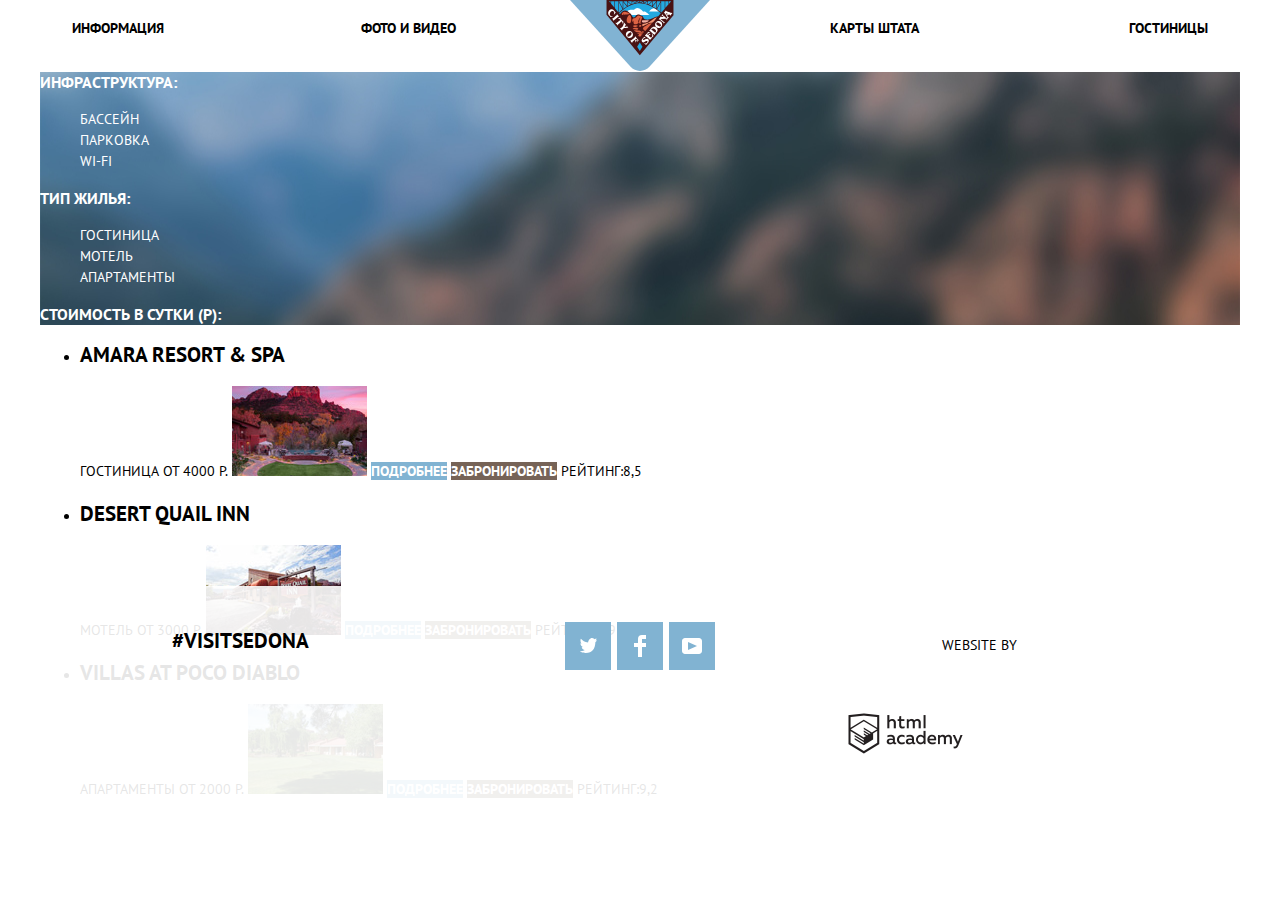
==== inner.html @ 512c2567 "Декоративные элементы личного проекта" ====
<!DOCTYPE html>
<html lang="ru">
  <head>
    <meta charset="utf-8">
    <title>HTML Academy: Седона</title>
    <link href="https://fonts.googleapis.com/css?family=PT+Sans:400,700&display=swap&subset=cyrillic" rel="stylesheet">
    <link href="css/normalize.css" rel="stylesheet">
    <link href="css/style.css" rel="stylesheet">
  </head>
  <body>
  	<header class="main-header">
  		<nav class="main-navigation">
  			<a class="main-header-logo" href="index.html">
  				<img src="img/logo.svg" width="140" height="72" alt="Логотип города Седона">
            </a>
            <ul class="site-navigation">
                <li><a href="info.html">Информация</a></li>
                <li><a href="photos.html">Фото и видео</a></li>
                <li><a href="map.html">Карты штата</a></li>
                <li><a href="inner.html">Гостиницы</a></li>
            </ul>    
        </nav>
    </header>
    <main class="container">
    	<section class="criterions">
            <h3>Инфраструктура:</h3>
                <ul class="infrastructure">
                    <li>Бассейн</li>
                    <li>Парковка</li>
                    <li>Wi-Fi</li>
                </ul>
            <h3>Тип жилья:</h3>
                <ul class="housing">
                    <li>Гостиница</li>
                    <li>Мотель</li>
                    <li>Апартаменты</li>
                </ul>
            <h3>Стоимость в сутки (Р):</h3>
     		    <!-- Здесь будет форма -->
     	    </ul>
        </section>
        <!--Второй вариант секции"Критерии"
            <section class="criterions">
            <ul class="criterions">
                <li>Инфраструктура:
                    <ul class="infrastructure">
                        <li>Бассейн</li>
                        <li>Парковка</li>
                        <li>Wi-Fi</li>
                    </ul>
                    </li>
                <li>Тип жилья:
                    <ul class="housing">
                        <li>Гостиница</li>
                        <li>Мотель</li>
                        <li>Апартаменты</li>
                    </ul>
                </li>
                <li>Стоимость в сутки (Р):</li>
        
     	        Здесь будет форма
        </section>-->
        <!--Третий вариант секции "Критериии"
     	<section class="criterions">
     		<div class="infrastructure">
     		    <h3>Инфраструктура:</h3>
     			<p>Бассейн</p>
     			<p>Парковка</p>
     			<p>Wi-Fi</p>
     		</div>
     		<div class="housing">
     		    <h3>Тип жилья:</h3>
     			<p>Гостиница</p>
     			<p>Мотель</p>
     			<p>Апартаменты<p>
     		</div>
     		<div class="cost">
     		    <h3>Стоимость в сутки (Р):</h3>
     		    Здесь будет форма 
     		</div>
        </section>-->
        <section class="variants">
        	<ul class="variants-hotels">
        		<li class="variant-hotel">
        			<h2><a href="#" class="name">Amara Resort & Spa</a></h2>
     			    <span>Гостиница</span>
     		        <span>от 4000 Р.</span>
     		        <img src="img/amara.jpg" width="135" height="90" alt="Фото гостиницы Amara Resort & Spa">
     		        <a href="#" class="button-detail">Подробнее</a>
     		        <a class="button-booking" href="#">Забронировать</a>
     		        <span>Рейтинг:8,5</span>
     	        </li>
     	        <li class="variant-hotel">
     		        <h2><a href="#" class="name">Desert Quail Inn</a></h2>
     		        <span>Мотель</span>
     		        <span>от 3000 Р.</span>
     		        <img src="img/desert.jpg" width="135" height="90" alt="Фото мотеля Desert Quail Inn">
     		        <a href="#" class="button-detail">Подробнее</a>
     		        <a class="button-booking" href="#">Забронировать</a>
     		        <span>Рейтинг:8,9</span>
     	        </li>
     	        <li class="variant-hotel">
     		        <h2><a href="#" class="name">Villas at Poco Diablo</a></h2>
     		        <span>Апартаменты</span>
     		        <span>от 2000 Р.</span>
     		        <img src="img/villas.jpg" width="135" height="90" alt="Фото апартаментов Villas at Poco Diablo">
     		        <a href="#" class="button-detail">Подробнее</a>
     		        <a class="button-booking" href="#">Забронировать</a>
     		        <span>Рейтинг:9,2</span>
     	        </li>
            </ul>
        </section>
    </main>
    <footer class="main-footer">
        <p class="visit">
            <a href="#">#visitsedona</a>
        </p>
      <div class="footer-social">
        <ul>
            <li><a class="social-button" href="#">
          <span class="visually-hidden">Твиттер</span>
          <svg xmlns="http://www.w3.org/2000/svg" xmlns:xlink="http://www.w3.org/1999/xlink" width="17" height="15">
            <path fill="#FFF" d="M10.95.144c1.685-.496 2.984.27 3.577 1.179.673-.231 1.331-.481 2.011-.708a2.345 2.345 0 0 1-.857 1.768c.685.17 1.304-.491 1.304-.491-.169 1-1.006 1.788-1.563 2.024-.231 6.75-3.175 11.217-10.077 11.082h-.446c-.41 0-4.164-.46-4.898-1.887 2.271.196 3.893-.422 4.693-1.177-.96-.3-2.679-.477-2.979-2.95.349.106.564.228 1.19.119C1.705 8.247.374 7.53.448 5.33c.285.328 1.067.536 1.34.472C1.085 5.561-.182 2.442.894.85c1.818 1.854 3.735 3.606 7.152 3.773C8.254 2.33 9.183.793 10.95.144z">
            </path>
          </svg>
        </a></li>
        <li><a class="social-button" href="#">
          <span class="visually-hidden">Фейсбук</span>
          <svg xmlns="http://www.w3.org/2000/svg" width="12" height="22">
            <path fill="#FFF" d="M12 4V0H8a4 4 0 0 0-4 4v4H0v4h4v10h4V12h4V8H8V4h4z">
            </path>
          </svg>
        </a></li>
            <li><a class="social-button" href="#">
          <span class="visually-hidden">Ютуб</span>
          <svg xmlns="http://www.w3.org/2000/svg" xmlns:xlink="http://www.w3.org/1999/xlink" width="20" height="16" viewBox="0 0 20 16">
            <path fill="#FFF" d="M17 0H3C1.35 0 0 1.35 0 3v10c0 1.65 1.35 3 3 3h14c1.65 0 3-1.35 3-3V3c0-1.65-1.35-3-3-3zM6.027 11.998V4.002L15.014 8l-8.987 3.998z"/>
          </svg>
        </a></li>
        </ul>
      </div>
        <p class="footer-copyright">
        <b>Website by</b>
            <a class="button" href="https://htmlacademy.ru/intensive/htmlcss">
                <img src="img/logo-htmla.png" width="115" height="41" alt="Логотип HTML Academy">
            </a>
        </p>
    </footer>
  </body>
</html>
---- css/style.css ----
body {
  position: relative;
  margin: 0;
  padding: 0;

  font-family: "PT Sans", Arial, sans-serif;
  font-size: 14px;
  line-height: 26px;
  font-weight: 700;
  color: #000000;
  text-transform: uppercase;
  background-color: #ffffff;
}

a {
  text-decoration: none;
}

img {
  max-width: 100%;
  height: auto;
}

.visually-hidden:not(:focus):not(:active),
input[type="checkbox"].visually-hidden,
input[type="radio"].visually-hidden {
  position: absolute;

  width: 1px;
  height: 1px;
  margin: -1px;
  border: 0;
  padding: 0;

  white-space: nowrap;

  clip-path: inset(100%);
  clip: rect(0 0 0 0);
  overflow: hidden;
}

button {
  font: inherit;
  text-align: center;
  vertical-align: middle;
  text-transform: uppercase;
  border: none;
}

.container {
  width: 1200px;
  margin: 0 auto;
}

.site-navigation {
  list-style: none;
  display: flex;
  margin: 0;
  padding: 0;
  color: #000000;
  background-color: #ffffff;
}

.container {
  position: relative;
}

.main-header-logo {
  position: absolute;
  left: 50%;
  margin-left: -70px;
  z-index: 1;
}

.site-navigation li {
  width: 25%;
  text-align: center;
  padding-top: 15px; 
  padding-bottom: 15px;
  margin: 0;
}

.site-navigation li:nth-child(1) {
  text-align: left;
  padding-left: 72px;
}

.site-navigation li:nth-child(2) {
  text-align: left;
  padding-left: 10px;
}

.site-navigation li:nth-child(3) {
  text-align: right;
  padding-right: 10px;
}

.site-navigation li:nth-child(4) {
  text-align: right;
  padding-right: 72px;
}

.site-navigation a {
  color: #000000;
}

.site-navigation a:hover {
  color: #81b3d2;
}

.site-navigation a:focus {
  color: rgba(0,0,0,0.3);
}

site-navigation a:active {
  color: #766357;
}

.welcome {
  min-height: 528px;
  background-color: #e1e3b0;
  background-image: url("../img/polygon.png"), url("../img/background-photo.jpg");
  background-position: -1px 470px, center top;
  background-repeat: no-repeat, no-repeat;
}

.welcome img {
  display: block;
  margin: 0 auto;
  padding-top: 76px;
}

.info {
  text-align: center;
  width: 1200px;
  padding-top: 35px;
  padding-bottom: 60px;
}

.info h2 {
 font-size: 21px;
 margin: 0;
 margin-bottom: 25px; 
}

.info p {
  font-weight: 400;
  margin: 0;
}

.real-town h2,
.advices h2,
.reason-bridge h2,
.features h2 {
  font-size: 21px;
  line-height: 21px;
  text-align: center;
  padding: 0; 
  margin: 0;
  margin-bottom: 21px;
}

.real-town p,
.advices p,
.reason-bridge p,
.features p {
  line-height: 21px;
  font-weight: 400;
  text-align: center;
  padding: 0; 
  margin: 0;
  margin-bottom: 21px;
}

.real-town {
  display: flex;
  width: 1200px;
  background-color: #81b3d2;
 
}

.town-life {
  width: 400px;
  color: #ffffff;
  padding-top: 44px;
  padding-bottom: 44px;
}

.image-town img {
  height: 100%;
}

.advices {
  display: flex;
  width: 1200px;
}

.advice-item {
  width: 400px;
  padding-bottom: 66px;
}

.advice-item h2 {
  position: relative; 
  padding-top: 158px; 
}

.advice-item h2::before {
  content: "";
  position: absolute;
  right: 0;
  left: 0; 
  margin: auto;
}
.advice-item:first-child h2::before {
  width: 75px;
  height: 72px;
  top: 60px;
  background: url("../img/icon-1.svg") no-repeat 0 0;
}

.advice-item:nth-child(2) h2::before {
  width: 74px;
  height: 70px;
  top: 60px;
  background: url("../img/icon-2.svg") no-repeat 0 0;
}

.advice-item:last-child h2::before {
  width: 64px;
  height: 76px;
  top: 56px; 
  background: url("../img/icon-3.svg") no-repeat 0 0;
}

.reason-bridge {
  width: 1200px;
  display: flex;
  background-color: #81b3d2;
}

.bridge {
  width: 400px;
  color: #ffffff;
  padding-top: 44px;
  padding-bottom: 44px;
}

.image-bridge img {
  height: 100%;
}

.features {
  display: flex;
  width: 1200px;
}

.feature-item {
  width: 400px;
  background-color: #eeeeee;
  padding-top: 44px;
  padding-bottom: 44px;
}

.hotels-link {
  text-align: center;
  font-size: 21px;
  color: #ffffff;
  background-color: #766357;
}

.hotels-link:hover {
  background-color: #604e43;
}

.hotels-link:focus {
  color: rgba(255,255,255,0.3);
  background-color: #503e33;
}

.hotels {
  position: relative;
  text-align: center;
  padding-top: 44px;
}

.hotels h2 {
  font-size: 30px;
  line-height: 36px;
  padding: 0;
  margin:  0;
  margin-bottom: 24px;
}

.hotels p {
  line-height: 24px;
  font-weight: 400;
  margin-bottom: 53px;
}

.hotels-link {
  display: block;
  width: 568px;
  text-align: center;
  font-size: 21px;
  color: #ffffff;
  background-color: #766357;
  padding-top: 26px; 
  padding-bottom: 33px;
  margin: 0 auto;
  box-sizing: border-box;
}

.hotels-link  a:hover {
  background-color: #604e43;
}

.hotels-link a:focus {
  color: rgba(255,255,255,0.3);
  background-color: #503e33;
}


.hotels-form {
  position: absolute;
  width: 568px;
  height: 395px;
  right: 0;
  left: 0;
  margin: auto;
  font: inherit;
  background-color: #ffffff;
  padding: 55px;
  box-sizing: border-box;
}

.hotels p {
  margin: 0;
  margin-bottom: 30px;
}

.hotel-date {
  position: relative;
  width: 458px;
  padding: 0;
  margin: 0;
  margin-bottom: 30px; 
}

.hotel-date input {
  width: 346px;
  padding-top: 9px;
  padding-bottom: 8px; 
  padding-left: 12px;
  margin-left: 21px; 
  box-sizing: border-box;
  font: inherit;
  background-color: #f2f2f2;
  border: none;
}

.calendar {
  position: absolute;
  top: 9px;
  right: 8px;
  bottom: 8px;
}

.calendar:hover {
  background: url("../img/calendar-2.svg") no-repeat 0 0;
}

.calendar:focus {
  background: url("../img/calendar-3.svg") no-repeat 0 0;
}

.date {
  background-color:	#f2f2f2;
}

.date:hover {
  background-color: #ebebeb;
}

.date:focus {
  border: 2px solid #e5e5e5;
}

.hotel {
  display: flex;
  justify-content: space-between;
  margin: 0;
  padding: 0;
}

.hotel label {
  display: flex;
  line-height: middle;
}

.hotel .adults {
  margin-left:  41px;
}

.hotel .children {
  margin-left:  27px;
}

.hotel button {
  display: block;
  width: 38px;
  height: 38px;
  color: #cacaca;
  background-color: #f2f2f2;
  padding: 0;
  margin: 0;
  text-align: center;
}

.hotel button:hover {
  color: #000000;
}

.hotel button:focus {
	color: #81b3d2;
}

.hotel input {
  display: block;
  box-sizing: border-box;
  font: inherit;
  background-color: #f2f2f2;
  border: none;
  width: 38px;
  height: 38px;
  padding: 0;
  margin: 0;
  text-align: center;
}

.button-search {
  display: block;
  width: 458px;
  text-align: center;
  font-size: 21px;
  color: #ffffff;
  background-color: #81b3d2;
  padding-top: 17px; 
  padding-bottom: 22px;
  margin: 0;
  margin-top: 54px;
  box-sizing: border-box;
}

.button-search:hover {
  background-color: #669ec0;
}

.button-search:focus {
  color: rgba(255,255,255,0.3);
  background-color: #5496bd;
}

.map {
  height: 100%;
  padding: 0;
  margin: 0;
}

.main-footer {
  position: absolute;
  width: 1200px;
  display: flex;
  background-color: rgba(255,255,255,0.9);
  left: 0;
  right: 0;
  margin: auto;
  bottom: 0;
}

.visit {
  width: 400px;
  padding: 0;
  margin: 0;
}

.visit a {
  display: block;
  font-size: 21px;
  color: #000000;	
  padding: 0;
  padding-top: 42px;
  padding-bottom: 53px;
  margin: 0 auto;
  text-align: center;
}

.footer-social {
  width: 400px;
}

.footer-social ul {
  display: flex;
  flex-wrap: wrap;
  justify-content: space-between;
  width: 150px;
  padding: 0;
  padding-top: 36px;
  padding-bottom: 36px;
  margin: 0 auto;
  list-style: none;
}

.social-button {
  display: flex;
  align-items: center;
  justify-content: center;
  width: 46px;
  height: 48px;
  color: #ffffff;
  background-color: #81b3d2;
}

.social-button:hover {
  background-color: #669ec0;
}

.social-button:focus {
  color: rgba(255,255,255,0.3);
  background-color: #5496bd;
}

.footer-copyright {
  width: 400px;
  padding: 0;
  margin: 0;  
}

.footer-copyright b {
  display: block;
  float: left;
  font-weight: 400;
  padding: 0;
  margin: 46px 8px 55px 102px;
}

.footer-copyright .button {
  display: block;
  padding: 0;
  margin: 39px 101px 40px 8px;
}

.footer-copyright .button:hover {
  background: url("../img/logo-htmla-2.svg") no-repeat 0 0;
}

.footer-copyright .button:focus {
  background: url("../img/logo-htmla-3.svg") no-repeat 0 0;
}

.variants {
  list-style: none;
}

.variant-hotel .name {
  font-size: 21px;
  color: #000000;
}

.variant-hotel .name:hover {
  color: #81b3d2;
}

.variant-hotel .name:focus {
  color: rgba(0,0,0,0.3);
}

.button-detail {
  text-align: center;
  color: #ffffff;
  background-color: #81b3d2;
}

.button-detail:hover {
  background-color: #669ec0;
}

.button-detail:focus {
  color: rgba(255,255,255,0.3);
  background-color: #5496bd;
}

.button-booking {
  text-align: center;
  color: #ffffff;
  background-color: #766357;
}

.button-booking:hover {
  background-color: #604e43;
}

.button-booking:focus {
  color: rgba(255,255,255,0.3);
  background-color: #503e33;
}

.variant-hotel span {
  font-weight: 400;
}

.criterions {
  line-height: 21px;
  color: #ffffff;
  background-color: #81b3d2;
  background-image: url("../img/filter-background.jpg");
  background-position: center;
  background-repeat: no-repeat;
}

.criterions h3 {
  font-size: 16px;
}


.criterions li {
  font-weight: 400;
}

.criterions ul {
  list-style: none;
}
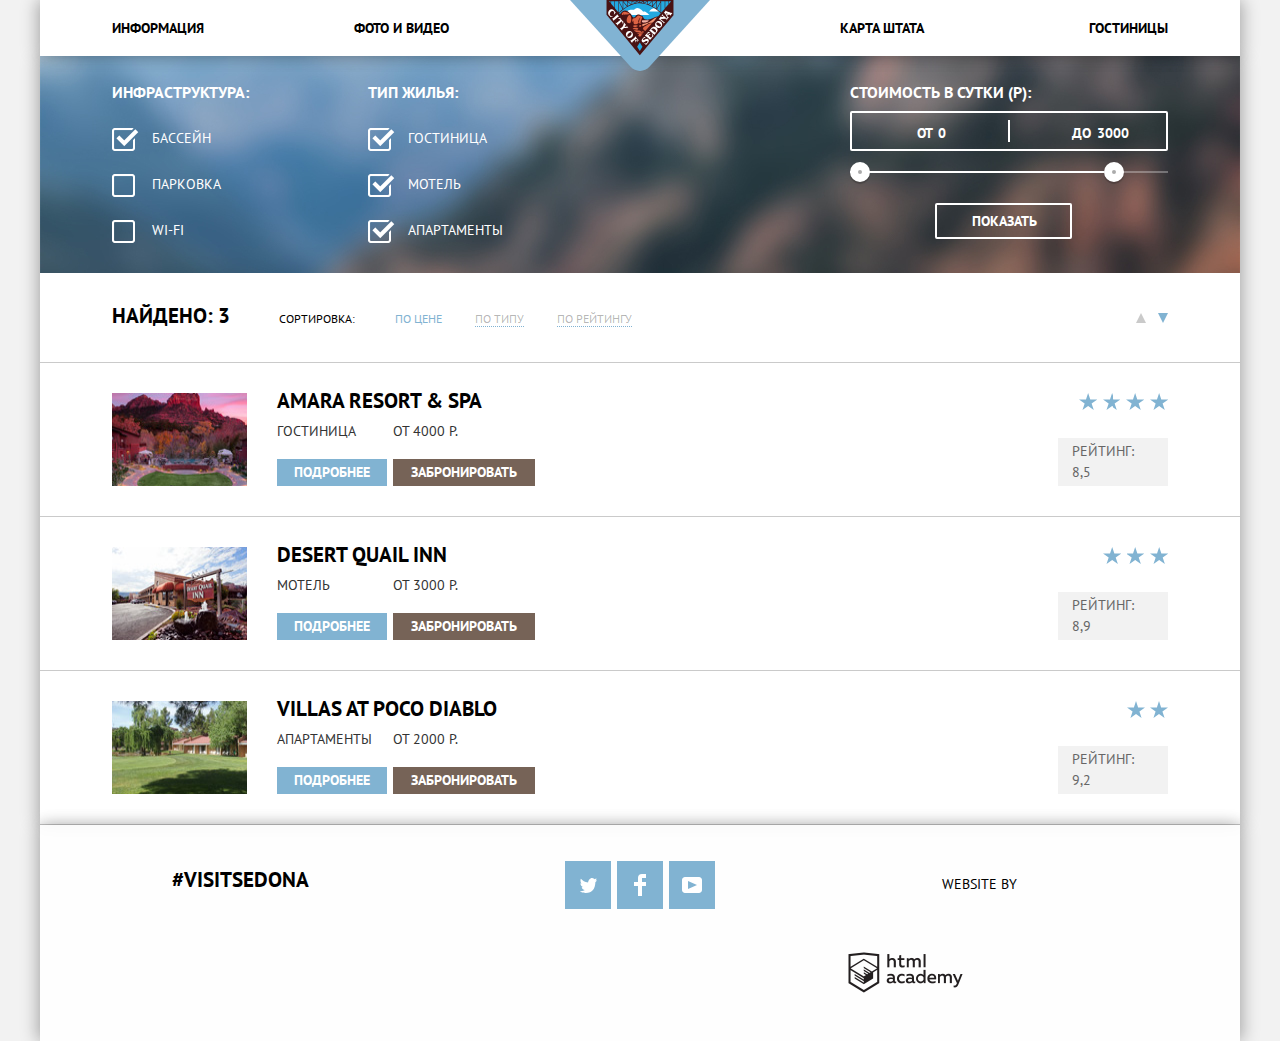
==== commit e45431ad: "Основное задание: завершаем вёрстку личного проекта." ====
--- a/inner.html
+++ b/inner.html
@@ -9,109 +9,133 @@
   </head>
   <body>
   	<header class="main-header">
-  		<nav class="main-navigation">
-  			<a class="main-header-logo" href="index.html">
-  				<img src="img/logo.svg" width="140" height="72" alt="Логотип города Седона">
+        <div class="container">
+  		    <nav class="main-navigation">
+  			    <a class="main-header-logo" href="index.html">
+  				    <img src="img/logo.svg" width="140" height="72" alt="Логотип города Седона">
             </a>
             <ul class="site-navigation">
                 <li><a href="info.html">Информация</a></li>
                 <li><a href="photos.html">Фото и видео</a></li>
-                <li><a href="map.html">Карты штата</a></li>
+                <li><a href="map.html">Карта штата</a></li>
                 <li><a href="inner.html">Гостиницы</a></li>
             </ul>    
         </nav>
+      </div>
     </header>
     <main class="container">
-    	<section class="criterions">
-            <h3>Инфраструктура:</h3>
-                <ul class="infrastructure">
-                    <li>Бассейн</li>
-                    <li>Парковка</li>
-                    <li>Wi-Fi</li>
+    	<section class="filters">
+        <h2 class="visually-hidden">Фильтр гостиниц</h2>
+        <form class="filter" action="https://echo.htmlacademy.ru" method="get">
+            <fieldset class="infrastructure">
+              <legend class="filter-infrastructure">Инфраструктура:</legend>
+              <ul>
+                <li class="filter-option">
+                  <input class="visually-hidden filter-input filter-input-checkbox" type="checkbox" name="pool" id="filter-pool" checked>
+                  <label for="filter-pool">Бассейн</label>
+                </li>
+                <li class="filter-option">
+                  <input class="visually-hidden filter-input filter-input-checkbox" type="checkbox" name="parking" id="filter-pool">
+                  <label for="filter-parking">Парковка</label>
+                </li>
+                <li class="filter-option">
+                  <input class="visually-hidden filter-input filter-input-checkbox" type="checkbox" name="wi-fi" id="filter-wi-fi">
+                  <label for="filter-wi-fi">Wi-Fi</label>
+                </li>
+              </ul>
+            </fieldset>
+            <fieldset class="housing">
+              <legend class="filter-housing">Тип жилья:</legend>
+              <ul>
+                <li class="filter-option">
+                  <input class="visually-hidden filter-input-checkbox" type="checkbox" name="hotel" id="filter-hotel" checked>
+                  <label for="filter-hotel">Гостиница</label>
+                </li>
+                <li class="filter-option">
+                  <input class="visually-hidden filter-input-checkbox" type="checkbox" name="motel" id="filter-motel" checked>
+                  <label for="filter-motel">Мотель</label>
+                </li>
+                <li class="filter-option">
+                  <input class="visually-hidden filter-input-checkbox" type="checkbox" name="apartments" id="filter-apartments" checked>
+                  <label for="filter-apartments">Апартаменты</label>
+                </li>
+              </ul>
+            </fieldset>
+            <fieldset class="filter-range">
+                <legend class="filter-range-title">Стоимость в сутки (р):</legend>
+                <div class="price-controls">
+                  <label class="min-price">от <input type="text" name="min-price" value="0"></label>
+                  <label class="max-price">до <input type="text" name="max-price" value="3000"></label>
+                </div>
+                <div class="range-controls">
+                  <div class="scale">
+                    <div class="bar"></div>
+                  </div>
+                  <div class="range-toggle range-toggle-min"></div>
+                  <div class="range-toggle range-toggle-max"></div>
+                </div>
+                <button class="button-transparent" type="submit">Показать</button>
+            </fieldset>
+        </section>
+        <section class="sorting">
+            <h2>Найдено: 3</h2>
+            <h3>Сортировка:</h3>
+                <ul>
+                    <li><a href="#" class="active">По цене</a></li>
+                    <li><a href="#">По типу</a></li>
+                    <li><a href="#">По рейтингу</a></li>
                 </ul>
-            <h3>Тип жилья:</h3>
-                <ul class="housing">
-                    <li>Гостиница</li>
-                    <li>Мотель</li>
-                    <li>Апартаменты</li>
-                </ul>
-            <h3>Стоимость в сутки (Р):</h3>
-     		    <!-- Здесь будет форма -->
-     	    </ul>
+            <span class="up"></span>
+            <span class="down"></span>
         </section>
-        <!--Второй вариант секции"Критерии"
-            <section class="criterions">
-            <ul class="criterions">
-                <li>Инфраструктура:
-                    <ul class="infrastructure">
-                        <li>Бассейн</li>
-                        <li>Парковка</li>
-                        <li>Wi-Fi</li>
-                    </ul>
-                    </li>
-                <li>Тип жилья:
-                    <ul class="housing">
-                        <li>Гостиница</li>
-                        <li>Мотель</li>
-                        <li>Апартаменты</li>
-                    </ul>
-                </li>
-                <li>Стоимость в сутки (Р):</li>
-        
-     	        Здесь будет форма
-        </section>-->
-        <!--Третий вариант секции "Критериии"
-     	<section class="criterions">
-     		<div class="infrastructure">
-     		    <h3>Инфраструктура:</h3>
-     			<p>Бассейн</p>
-     			<p>Парковка</p>
-     			<p>Wi-Fi</p>
-     		</div>
-     		<div class="housing">
-     		    <h3>Тип жилья:</h3>
-     			<p>Гостиница</p>
-     			<p>Мотель</p>
-     			<p>Апартаменты<p>
-     		</div>
-     		<div class="cost">
-     		    <h3>Стоимость в сутки (Р):</h3>
-     		    Здесь будет форма 
-     		</div>
-        </section>-->
         <section class="variants">
         	<ul class="variants-hotels">
         		<li class="variant-hotel">
-        			<h2><a href="#" class="name">Amara Resort & Spa</a></h2>
-     			    <span>Гостиница</span>
-     		        <span>от 4000 Р.</span>
-     		        <img src="img/amara.jpg" width="135" height="90" alt="Фото гостиницы Amara Resort & Spa">
+              <img src="img/amara.jpg" width="135" height="90" alt="Фото гостиницы Amara Resort & Spa">
+        			<div class="description">
+                <h2><a href="#" class="name">Amara Resort & Spa</a></h2>
+     			      <span>Гостиница</span>
+                <span class="price">от 4000 Р.</span>
+     		        <a href="#" class="button-detail">Подробнее</a>
+     		        <a href="#" class="button-booking">Забронировать</a>
+              </div>
+     		      <div class="rating">
+                <span class="four-stars stars"></span>
+                <span class="rating-number">Рейтинг: 8,5</span>
+              </div>
+     	      </li>
+     	      <li class="variant-hotel">
+              <img src="img/desert.jpg" width="135" height="90" alt="Фото мотеля Desert Quail Inn">
+              <div class="description">
+     		        <h2><a href="#" class="name">Desert Quail Inn</a></h2>
+     		        <span>Мотель</span>
+                <span class="price">от 3000 Р.</span>
      		        <a href="#" class="button-detail">Подробнее</a>
      		        <a class="button-booking" href="#">Забронировать</a>
-     		        <span>Рейтинг:8,5</span>
-     	        </li>
-     	        <li class="variant-hotel">
-     		        <h2><a href="#" class="name">Desert Quail Inn</a></h2>
-     		        <span>Мотель</span>
-     		        <span>от 3000 Р.</span>
-     		        <img src="img/desert.jpg" width="135" height="90" alt="Фото мотеля Desert Quail Inn">
+              </div>
+              <div class="rating">
+                <span class="three-stars stars"></span>
+     		        <span class="rating-number">Рейтинг: 8,9</span>
+              </div>
+     	      </li>
+     	      <li class="variant-hotel">
+              <img src="img/villas.jpg" width="135" height="90" alt="Фото апартаментов Villas at Poco Diablo">
+              <div class="description">
+     		        <h2><a href="#" class="name">Villas at Poco Diablo</a></h2>
+     		        <span>Апартаменты</span>
+     		        <span class="price">от 2000 Р.</span> 
      		        <a href="#" class="button-detail">Подробнее</a>
      		        <a class="button-booking" href="#">Забронировать</a>
-     		        <span>Рейтинг:8,9</span>
-     	        </li>
-     	        <li class="variant-hotel">
-     		        <h2><a href="#" class="name">Villas at Poco Diablo</a></h2>
-     		        <span>Апартаменты</span>
-     		        <span>от 2000 Р.</span>
-     		        <img src="img/villas.jpg" width="135" height="90" alt="Фото апартаментов Villas at Poco Diablo">
-     		        <a href="#" class="button-detail">Подробнее</a>
-     		        <a class="button-booking" href="#">Забронировать</a>
-     		        <span>Рейтинг:9,2</span>
-     	        </li>
-            </ul>
+              </div>
+              <div class="rating">
+                <span class="two-stars stars"></span>
+                <span class="rating-number">Рейтинг: 9,2</span>
+              </div>
+     	      </li>
+          </ul>
         </section>
     </main>
-    <footer class="main-footer">
+    <footer class="main-footer-inner container">
         <p class="visit">
             <a href="#">#visitsedona</a>
         </p>
@@ -142,7 +166,7 @@
         <p class="footer-copyright">
         <b>Website by</b>
             <a class="button" href="https://htmlacademy.ru/intensive/htmlcss">
-                <img src="img/logo-htmla.png" width="115" height="41" alt="Логотип HTML Academy">
+                <img src="img/logo-htmla.png" width="115" height="41" alt="Логотип HTML Academy" class="logo-htmla">
             </a>
         </p>
     </footer>
--- a/css/style.css
+++ b/css/style.css
@@ -9,7 +9,7 @@
   font-weight: 700;
   color: #000000;
   text-transform: uppercase;
-  background-color: #ffffff;
+  background-color: #f2f2f2;
 }
 
 a {
@@ -22,8 +22,7 @@
 }
 
 .visually-hidden:not(:focus):not(:active),
-input[type="checkbox"].visually-hidden,
-input[type="radio"].visually-hidden {
+input[type="checkbox"].visually-hidden {
   position: absolute;
 
   width: 1px;
@@ -50,6 +49,8 @@
 .container {
   width: 1200px;
   margin: 0 auto;
+  background-color: #ffffff;
+  box-shadow: 5px 0 15px rgba(0,0,0,0.2), -5px 0 15px rgba(0,0,0,0.2);
 }
 
 .site-navigation {
@@ -61,7 +62,7 @@
   background-color: #ffffff;
 }
 
-.container {
+.main-header .container {
   position: relative;
 }
 
@@ -77,7 +78,9 @@
   text-align: center;
   padding-top: 15px; 
   padding-bottom: 15px;
-  margin: 0;
+  /*vertical-align: middle;*/
+  margin: 0;
+  box-sizing: border-box;
 }
 
 .site-navigation li:nth-child(1) {
@@ -87,12 +90,12 @@
 
 .site-navigation li:nth-child(2) {
   text-align: left;
-  padding-left: 10px;
+  padding-left: 14px;
 }
 
 .site-navigation li:nth-child(3) {
   text-align: right;
-  padding-right: 10px;
+  padding-right: 16px;
 }
 
 .site-navigation li:nth-child(4) {
@@ -112,15 +115,15 @@
   color: rgba(0,0,0,0.3);
 }
 
-site-navigation a:active {
+.site-navigation a:active {
   color: #766357;
 }
 
 .welcome {
-  min-height: 528px;
+  min-height: 508px;
   background-color: #e1e3b0;
   background-image: url("../img/polygon.png"), url("../img/background-photo.jpg");
-  background-position: -1px 470px, center top;
+  background-position: -1px 450px, center top;
   background-repeat: no-repeat, no-repeat;
 }
 
@@ -133,14 +136,14 @@
 .info {
   text-align: center;
   width: 1200px;
-  padding-top: 35px;
-  padding-bottom: 60px;
+  padding-top: 60px;
+  padding-bottom: 52px;
 }
 
 .info h2 {
  font-size: 21px;
  margin: 0;
- margin-bottom: 25px; 
+ margin-bottom: 27px; 
 }
 
 .info p {
@@ -157,7 +160,7 @@
   text-align: center;
   padding: 0; 
   margin: 0;
-  margin-bottom: 21px;
+  margin-bottom: 25px;
 }
 
 .real-town p,
@@ -182,12 +185,12 @@
 .town-life {
   width: 400px;
   color: #ffffff;
-  padding-top: 44px;
+  padding-top: 46px;
   padding-bottom: 44px;
 }
 
 .image-town img {
-  height: 100%;
+  /*height: 100%;*/
 }
 
 .advices {
@@ -217,7 +220,7 @@
   height: 72px;
   top: 60px;
   background: url("../img/icon-1.svg") no-repeat 0 0;
-}
+} 
 
 .advice-item:nth-child(2) h2::before {
   width: 74px;
@@ -262,23 +265,7 @@
   padding-bottom: 44px;
 }
 
-.hotels-link {
-  text-align: center;
-  font-size: 21px;
-  color: #ffffff;
-  background-color: #766357;
-}
-
-.hotels-link:hover {
-  background-color: #604e43;
-}
-
-.hotels-link:focus {
-  color: rgba(255,255,255,0.3);
-  background-color: #503e33;
-}
-
-.hotels {
+main .hotels {
   position: relative;
   text-align: center;
   padding-top: 44px;
@@ -298,7 +285,7 @@
   margin-bottom: 53px;
 }
 
-.hotels-link {
+.hotels .hotels-link {
   display: block;
   width: 568px;
   text-align: center;
@@ -311,17 +298,18 @@
   box-sizing: border-box;
 }
 
-.hotels-link  a:hover {
+.hotels .hotels-link:hover {
   background-color: #604e43;
 }
 
-.hotels-link a:focus {
+.hotels .hotels-link:focus {
   color: rgba(255,255,255,0.3);
   background-color: #503e33;
 }
 
-
-.hotels-form {
+.hotels .hotels-form {
+  display: flex;
+  flex-wrap: wrap;
   position: absolute;
   width: 568px;
   height: 395px;
@@ -334,68 +322,75 @@
   box-sizing: border-box;
 }
 
-.hotels p {
-  margin: 0;
-  margin-bottom: 30px;
-}
-
-.hotel-date {
+.hotels-form .hotel-date {
   position: relative;
+  display: flex;
+  align-items: center;
+  justify-content: space-between; 
   width: 458px;
   padding: 0;
   margin: 0;
   margin-bottom: 30px; 
 }
 
-.hotel-date input {
+.hotel-date label {
+  display: block;
+}
+
+.hotel-date input[type="text"] {
   width: 346px;
-  padding-top: 9px;
-  padding-bottom: 8px; 
-  padding-left: 12px;
   margin-left: 21px; 
+  padding: 9px 22px 8px 14px;
+  margin: 0;
   box-sizing: border-box;
   font: inherit;
+  color: #000000;
+  text-transform: uppercase;
   background-color: #f2f2f2;
   border: none;
 }
-
-.calendar {
+  
+.hotel-date input:hover {
+  background-color: #ebebeb;
+}
+
+.hotel-date input:focus {
+  background-color: #ffffff;
+  border: 2px solid #e5e5e5;
+}
+
+.hotel-date .calendar {
+  display: block;
   position: absolute;
   top: 9px;
   right: 8px;
   bottom: 8px;
-}
-
-.calendar:hover {
-  background: url("../img/calendar-2.svg") no-repeat 0 0;
-}
-
-.calendar:focus {
-  background: url("../img/calendar-3.svg") no-repeat 0 0;
-}
-
-.date {
-  background-color:	#f2f2f2;
-}
-
-.date:hover {
-  background-color: #ebebeb;
-}
-
-.date:focus {
-  border: 2px solid #e5e5e5;
-}
-
-.hotel {
+
+  width: 21px;
+  height: 22px;
+
+  background-image: url("../img/calendar.png");
+}
+
+.hotel-date .calendar:hover {
+  background-image: url("../img/calendar-2.png");
+}
+
+.hotel-date .calendar:focus {
+  background-image: url("../img/calendar-3.png");
+}
+
+.hotels-form .hotel {
   display: flex;
   justify-content: space-between;
+  width: 100%;
   margin: 0;
   padding: 0;
 }
 
 .hotel label {
   display: flex;
-  line-height: middle;
+  align-items: center;
 }
 
 .hotel .adults {
@@ -426,7 +421,6 @@
 }
 
 .hotel input {
-  display: block;
   box-sizing: border-box;
   font: inherit;
   background-color: #f2f2f2;
@@ -438,9 +432,9 @@
   text-align: center;
 }
 
-.button-search {
-  display: block;
-  width: 458px;
+.hotels-form .button-search {
+  display: block;
+  width: 100%;
   text-align: center;
   font-size: 21px;
   color: #ffffff;
@@ -452,23 +446,31 @@
   box-sizing: border-box;
 }
 
-.button-search:hover {
+.hotels-form .button-search:hover {
   background-color: #669ec0;
 }
 
-.button-search:focus {
+.hotels-form .button-search:focus {
   color: rgba(255,255,255,0.3);
   background-color: #5496bd;
 }
 
-.map {
+.map img {
   height: 100%;
-  padding: 0;
-  margin: 0;
 }
 
 .main-footer {
   position: absolute;
+  width: 1200px;
+  display: flex;
+  background-color: rgba(255,255,255,0.9);
+  left: 0;
+  right: 0;
+  margin: auto;
+  bottom: 0;
+}
+
+.main-footer-inner {
   width: 1200px;
   display: flex;
   background-color: rgba(255,255,255,0.9);
@@ -551,82 +553,468 @@
 }
 
 .footer-copyright .button:hover {
-  background: url("../img/logo-htmla-2.svg") no-repeat 0 0;
+  background: url("../img/logo-htmla-2.png") no-repeat 100% 0;
+
+}
+.button:hover .logo-htmla {
+  background: transparent;
+  visibility: hidden;
 }
 
 .footer-copyright .button:focus {
-  background: url("../img/logo-htmla-3.svg") no-repeat 0 0;
-}
-
-.variants {
-  list-style: none;
-}
-
-.variant-hotel .name {
-  font-size: 21px;
-  color: #000000;
-}
-
-.variant-hotel .name:hover {
-  color: #81b3d2;
-}
-
-.variant-hotel .name:focus {
-  color: rgba(0,0,0,0.3);
-}
-
-.button-detail {
-  text-align: center;
-  color: #ffffff;
-  background-color: #81b3d2;
-}
-
-.button-detail:hover {
-  background-color: #669ec0;
-}
-
-.button-detail:focus {
-  color: rgba(255,255,255,0.3);
-  background-color: #5496bd;
-}
-
-.button-booking {
-  text-align: center;
-  color: #ffffff;
-  background-color: #766357;
-}
-
-.button-booking:hover {
-  background-color: #604e43;
-}
-
-.button-booking:focus {
-  color: rgba(255,255,255,0.3);
-  background-color: #503e33;
-}
-
-.variant-hotel span {
-  font-weight: 400;
-}
-
-.criterions {
+  background: url("../img/logo-htmla-3.png") no-repeat 100% 0;
+}
+
+.button:focus .logo-htmla {
+  background: transparent;
+  visibility: hidden;
+}
+
+.filter {
+  display: flex;
   line-height: 21px;
   color: #ffffff;
   background-color: #81b3d2;
   background-image: url("../img/filter-background.jpg");
   background-position: center;
   background-repeat: no-repeat;
-}
-
-.criterions h3 {
+  padding: 26px 72px 32px;
+}
+
+.filter fieldset {
+  width: 256px;
+  padding: 0;
+  margin: 0;
+  border: none;
+}
+
+.filter legend {
   font-size: 16px;
-}
-
-
-.criterions li {
+  padding: 0;
+  margin: 0;
+}
+
+.filter ul {
+  list-style: none;
+  padding: 0;
+  margin: 0;
+}
+
+.filter-option {
   font-weight: 400;
-}
-
-.criterions ul {
+  padding-left: 40px;
+  margin-top: 25px;
+}
+
+.filter-option label {
+  position: relative;
+
+  display: block;
+
+  cursor: pointer;
+  user-select: none;
+}
+
+.filter-input-checkbox + label::before {
+  content: "";
+  position: absolute;
+  width: 23px;
+  height: 23px;
+  left: -40px;
+  background: url("../img/checkbox-off.png") no-repeat 0 0;  
+}
+
+.filter-input-checkbox:checked + label::before {
+  background: url("../img/checkbox-on.png") no-repeat 0 0;
+  width: 27px; 
+}
+
+.filter-input-checkbox:disabled + label::before {
+  content: "";
+  position: absolute;
+  width: 23px;
+  height: 23px;
+  left: -40px;
+  background: url("../img/checkbox-off-2.png") no-repeat 0 0;  
+}
+
+.filter-input-checkbox:checked:disabled + label::before {
+  background: url("../img/checkbox-on-2.png") no-repeat 0 0;
+  width: 27px; 
+}
+
+.filter .filter-range {
+  width: 318px;
+  margin-left: auto;
+}
+
+.price-controls {
+  position: relative;
+  height: 36px;
+  margin-top: 8px;
+  margin-bottom: 20px;
+  font-size: 0;
+
+  border: 2px solid #ffffff;
+  border-radius: 2px;
+}
+
+.price-controls label {
+  display: inline-block;
+
+  font-size: 14px;
+  line-height: 38px;
+
+  vertical-align: top;
+
+  cursor: pointer;
+}
+
+.price-controls .min-price,
+.price-controls .max-price {
+  width: 90px;
+  padding-left: 65px;
+}
+
+.price-controls input {
+  width: 50px;
+  margin: 0;
+
+  color: inherit;
+  font: inherit;
+
+  background: none;
+  border: none;
+}
+
+.price-controls::after {
+  content: "";
+  position: absolute;
+  top: 50%;
+  left: 50%;
+
+  width: 2px;
+  height: 22px;
+
+  background: #ffffff;
+  transform: translate(-50%, -50%);
+}
+
+.range-controls {
+  position: relative;
+
+  margin-bottom: 30px;
+}
+
+.range-controls .scale {
+  height: 2px;
+
+  background: rgba(255, 255, 255, 0.3);
+}
+
+.range-controls .bar {
+  width: 80%;
+  height: 2px;
+
+  background: #ffffff;
+}
+
+.range-toggle {
+  position: absolute;
+  top: -9px;
+  
+  width: 4px;
+  height: 4px;
+
+  background: #ababab;
+  border: 8px solid #ffffff;
+  border-radius: 50%;
+  box-shadow: 0 2px 1px 0 rgba(0, 1, 1, 0.2);
+  cursor: pointer;
+}
+
+.range-toggle:hover {
+  background: #1c4f80;
+}
+
+.range-toggle-min {
+  left: 0;
+}
+
+.range-toggle-max {
+  left: 80%;
+}
+
+.button-transparent {
+  display: block;
+  margin: 0;
+  margin-left: 85px;
+  margin-right: 96px;
+  padding: 6px 33px 5px 35px;
+
+  font-size: 14px;
+  line-height: 21px;
+
+  color: #ffffff;
+  text-transform: uppercase;
+
+  background: transparent;
+  border: 2px solid #ffffff;
+  border-radius: 2px;
+  cursor: pointer;
+}
+
+.button-transparent:hover {
+  color: #000000;
+
+  background: #ffffff;
+}
+
+.sorting {
+  display: flex;
+  align-items: baseline;
+  padding: 30px 72px 33px;
+  border-bottom: 1px solid #cacaca; 
+}
+
+.sorting h2 {
+  font-size: 21px;
+  padding: 0;
+  margin: 0;
+  margin-right: 49px;
+}
+
+.sorting h3 {
+  font-size: 12px;
+  line-height: 18px;
+  font-weight: 400;
+  padding-top: 0;
+  margin: 0;
+  margin-right: 7px;
+}
+
+.sorting ul {
+  display: flex;
+  align-items: baseline; 
   list-style: none;
-}+  font-size: 12px;
+  line-height: 18px;
+  font-weight: 400;
+  padding: 0;
+  margin: 0;
+}
+
+.sorting li {
+  margin-left: 33px;
+}
+
+.sorting a {
+  color: rgba(0,0,0,0.3);
+  border-bottom: 1px dotted #81b3d2; 
+}
+
+.sorting a:hover {
+  color: #81b3d2;
+  border-bottom: 1px dotted #81b3d2;
+}
+
+.sorting a:focus {
+  color: rgba(0,0,0,1)
+  border: none;
+}
+
+.sorting a:active,
+.sorting .active {
+  color: #81b3d2;
+  border: none;
+}
+.sorting span {
+  display: block;
+  width: 0;
+  height: 0;
+  border-left: 5.5px solid transparent;
+  border-right: 5.5px solid transparent;
+  padding: 0;
+  margin: 0;
+}
+
+.sorting .up {
+  border-bottom: 10px solid #cacaca; 
+  margin-left: auto;
+  margin-right: 12px;
+}
+
+.sorting .down,
+.sorting .down:focus,
+.sorting .down:active {
+  border-top: 10px solid #81b3d2;
+}
+ 
+.sorting .up:focus,
+.sorting .up:active {
+ border-bottom: 10px solid #81b3d2; 
+}
+
+
+.sorting .up:hover {
+  border-bottom: 10px solid #000000;
+}
+
+.sorting .down:hover {
+  border-top: 10px solid #000000;
+}
+
+.variants {
+  width: 1200px; 
+}
+
+.variants-hotels {
+  width: 1200px;
+  list-style: none;
+  margin: 0;
+  padding: 0;
+}
+
+.variants .variant-hotel {
+  display: flex;
+  line-height: 21px;
+  padding: 30px 72px;
+  margin: 0;
+  border-bottom: 1px solid #cacaca;
+}
+
+.variant-hotel img {
+  margin-right: 30px;
+}
+
+.variant-hotel span {
+  display: block;
+  font-weight: 400;
+  width: 110px;
+  padding: 0;
+  margin: 0;
+}
+
+.variant-hotel .description {
+  display: flex;
+  flex-wrap: wrap;
+  width: 258px;
+}
+
+.description h2 {
+  width: 258px;
+  font-size: 21px;
+  text-align: left;
+  padding: 0;
+  margin: 0;
+  margin-top: -3px;
+  margin-bottom: 10px;
+}
+
+.description .name {
+  color: #000000;
+}
+.description .name:hover {
+  color: #81b3d2;
+}
+
+.description .name:focus {
+  color: rgba(0,0,0,0.3);
+}
+
+.description span {
+  text-align: left;
+  color: #333333;
+}
+
+.description .price {
+  width: 142px;
+  margin-left: 6px;
+}
+
+.button-detail {
+  display: block;
+  width: 110px;
+  text-align: center;
+  color: #ffffff;
+  background-color: #81b3d2;
+  padding: 0; 
+  margin: 0;
+  padding-top: 3px;
+  padding-bottom: 3px;
+  margin-top: 17px;
+}
+
+.button-detail:hover {
+  background-color: #669ec0;
+}
+
+.button-detail:focus {
+  color: rgba(255,255,255,0.3);
+  background-color: #5496bd;
+}
+
+.button-booking {
+  display: block;
+  width: 142px;
+  text-align: center;
+  color: #ffffff;
+  background-color: #766357;
+  padding: 0; 
+  margin: 0;
+  padding-top: 3px;
+  padding-bottom: 3px;
+  margin-top: 17px;
+  margin-left: 6px;
+}
+
+.button-booking:hover {
+  background-color: #604e43;
+}
+
+.button-booking:focus {
+  color: rgba(255,255,255,0.3);
+  background-color: #503e33;
+}
+
+.variant-hotel .rating {
+  display: flex;
+  flex-direction: column;
+  justify-content: space-between;
+  width: 110px;
+  margin-left: auto;
+}
+
+.rating .stars {
+  height: 17px;
+  background-color: #ffffff;
+  background-image: url("../img/star.svg");
+  background-size: 18px;
+  background-repeat: space;
+  padding: 0;
+  margin: 0;
+}
+
+.rating .four-stars {
+  width: 89px; 
+  margin-left: auto;
+}
+
+.rating .three-stars {
+   width: 65px; 
+   margin-left: auto;
+}
+
+.rating .two-stars {
+   width: 41px; 
+   margin-left: auto;
+}
+
+.rating .rating-number {
+  padding: 3px 13px 3px 14px;
+  background-color: #f2f2f2;
+  box-sizing: border-box;
+  color: #666666;
+}
+
+
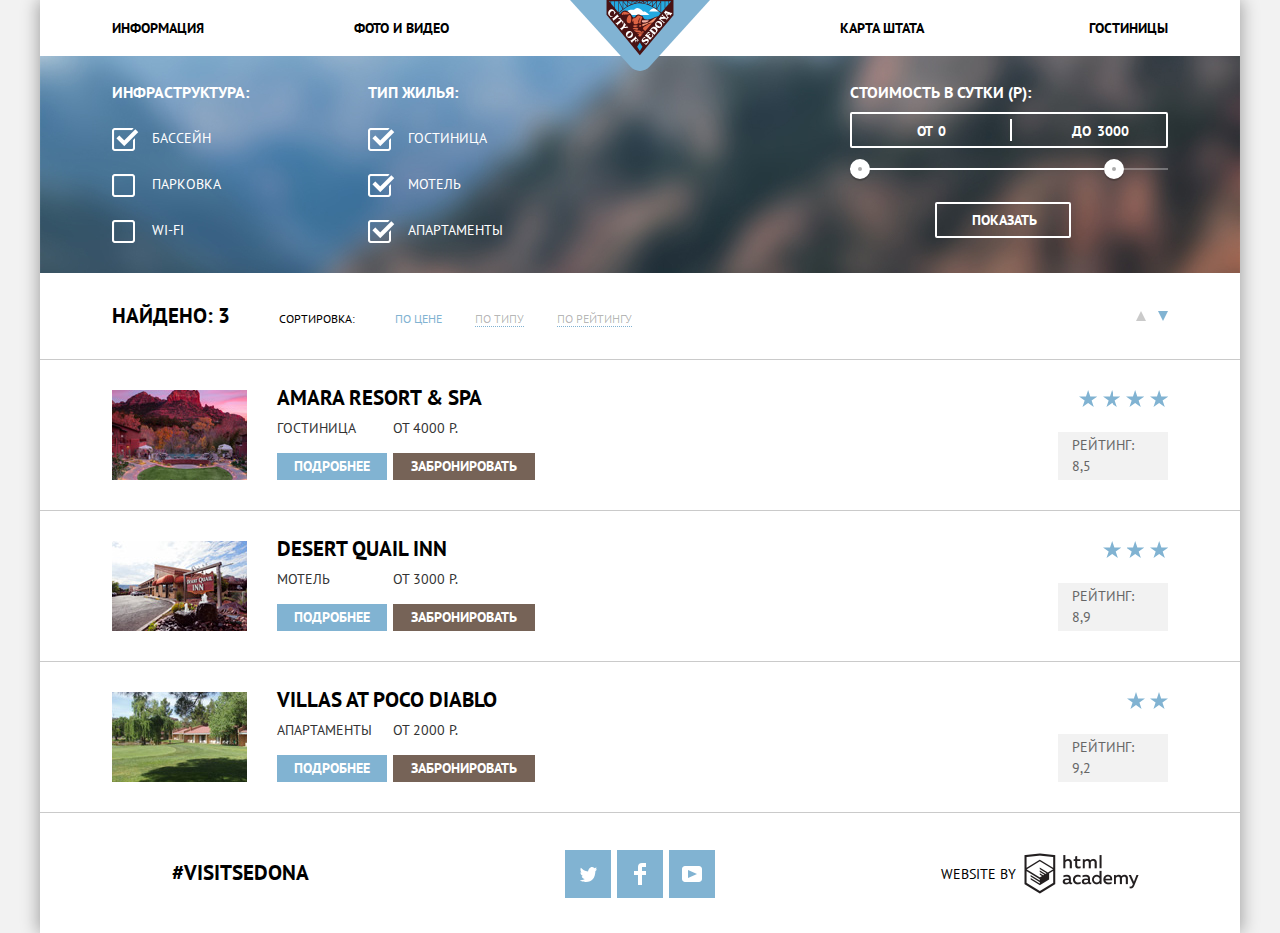
==== commit 7f0c7a84: "Document checking completed. No errors or warnings to show." ====
--- a/inner.html
+++ b/inner.html
@@ -8,8 +8,8 @@
     <link href="css/style.css" rel="stylesheet">
   </head>
   <body>
+    <div class="wrapper">
   	<header class="main-header">
-        <div class="container">
   		    <nav class="main-navigation">
   			    <a class="main-header-logo" href="index.html">
   				    <img src="img/logo.svg" width="140" height="72" alt="Логотип города Седона">
@@ -21,7 +21,6 @@
                 <li><a href="inner.html">Гостиницы</a></li>
             </ul>    
         </nav>
-      </div>
     </header>
     <main class="container">
     	<section class="filters">
@@ -35,7 +34,7 @@
                   <label for="filter-pool">Бассейн</label>
                 </li>
                 <li class="filter-option">
-                  <input class="visually-hidden filter-input filter-input-checkbox" type="checkbox" name="parking" id="filter-pool">
+                  <input class="visually-hidden filter-input filter-input-checkbox" type="checkbox" name="parking" id="filter-parking">
                   <label for="filter-parking">Парковка</label>
                 </li>
                 <li class="filter-option">
@@ -76,6 +75,7 @@
                 </div>
                 <button class="button-transparent" type="submit">Показать</button>
             </fieldset>
+          </form>
         </section>
         <section class="sorting">
             <h2>Найдено: 3</h2>
@@ -135,7 +135,7 @@
           </ul>
         </section>
     </main>
-    <footer class="main-footer-inner container">
+    <footer class="main-footer-inner">
         <p class="visit">
             <a href="#">#visitsedona</a>
         </p>
@@ -170,5 +170,6 @@
             </a>
         </p>
     </footer>
+  </div>
   </body>
 </html>
--- a/css/style.css
+++ b/css/style.css
@@ -1,5 +1,4 @@
 body {
-  position: relative;
   margin: 0;
   padding: 0;
 
@@ -46,23 +45,31 @@
   border: none;
 }
 
-.container {
+:active, :hover, :focus {
+    outline: 0;
+}
+
+.wrapper {
+  position: relative;
   width: 1200px;
   margin: 0 auto;
   background-color: #ffffff;
-  box-shadow: 5px 0 15px rgba(0,0,0,0.2), -5px 0 15px rgba(0,0,0,0.2);
+  box-shadow: 5px 0 15px rgba(0,0,0,0.2),
+  -5px 0 15px rgba(0,0,0,0.2); 
 }
 
 .site-navigation {
   list-style: none;
   display: flex;
+  display: -webkit-flex;
+  display: -webkit-box;
   margin: 0;
   padding: 0;
   color: #000000;
   background-color: #ffffff;
 }
 
-.main-header .container {
+.main-header {
   position: relative;
 }
 
@@ -78,7 +85,6 @@
   text-align: center;
   padding-top: 15px; 
   padding-bottom: 15px;
-  /*vertical-align: middle;*/
   margin: 0;
   box-sizing: border-box;
 }
@@ -121,9 +127,9 @@
 
 .welcome {
   min-height: 508px;
-  background-color: #e1e3b0;
+  background-color: #e4f1f9;
   background-image: url("../img/polygon.png"), url("../img/background-photo.jpg");
-  background-position: -1px 450px, center top;
+  background-position: -1px 451px, center top;
   background-repeat: no-repeat, no-repeat;
 }
 
@@ -135,15 +141,14 @@
 
 .info {
   text-align: center;
-  width: 1200px;
   padding-top: 60px;
-  padding-bottom: 52px;
+  padding-bottom: 50px;
 }
 
 .info h2 {
  font-size: 21px;
  margin: 0;
- margin-bottom: 27px; 
+ margin-bottom: 28px; 
 }
 
 .info p {
@@ -160,7 +165,7 @@
   text-align: center;
   padding: 0; 
   margin: 0;
-  margin-bottom: 25px;
+  margin-bottom: 24px;
 }
 
 .real-town p,
@@ -177,35 +182,33 @@
 
 .real-town {
   display: flex;
-  width: 1200px;
   background-color: #81b3d2;
- 
 }
 
 .town-life {
   width: 400px;
   color: #ffffff;
-  padding-top: 46px;
-  padding-bottom: 44px;
-}
-
-.image-town img {
-  /*height: 100%;*/
+  padding-top: 47px;
+  padding-bottom: 38px;
+}
+
+.image-town,
+.image-bridge {
+  max-height: 256px;
 }
 
 .advices {
   display: flex;
-  width: 1200px;
 }
 
 .advice-item {
   width: 400px;
-  padding-bottom: 66px;
+  padding-bottom: 61px;
 }
 
 .advice-item h2 {
   position: relative; 
-  padding-top: 158px; 
+  padding-top: 162px; 
 }
 
 .advice-item h2::before {
@@ -215,6 +218,7 @@
   left: 0; 
   margin: auto;
 }
+
 .advice-item:first-child h2::before {
   width: 75px;
   height: 72px;
@@ -237,7 +241,6 @@
 }
 
 .reason-bridge {
-  width: 1200px;
   display: flex;
   background-color: #81b3d2;
 }
@@ -245,27 +248,22 @@
 .bridge {
   width: 400px;
   color: #ffffff;
-  padding-top: 44px;
-  padding-bottom: 44px;
-}
-
-.image-bridge img {
-  height: 100%;
+  padding-top: 47px;
+  padding-bottom: 38px;
 }
 
 .features {
   display: flex;
-  width: 1200px;
+  background-color: #eeeeee;
 }
 
 .feature-item {
   width: 400px;
-  background-color: #eeeeee;
-  padding-top: 44px;
-  padding-bottom: 44px;
-}
-
-main .hotels {
+  padding-top: 48px;
+  padding-bottom: 38px;
+}
+
+.hotels {
   position: relative;
   text-align: center;
   padding-top: 44px;
@@ -292,8 +290,8 @@
   font-size: 21px;
   color: #ffffff;
   background-color: #766357;
-  padding-top: 26px; 
-  padding-bottom: 33px;
+  padding-top: 30px; 
+  padding-bottom: 30px;
   margin: 0 auto;
   box-sizing: border-box;
 }
@@ -305,6 +303,34 @@
 .hotels .hotels-link:focus {
   color: rgba(255,255,255,0.3);
   background-color: #503e33;
+}
+
+@keyframes slide {
+  0% {
+    opacity: 0;
+    transform-origin: center top;
+    transform: scaleY(0);
+  }
+
+  0% {
+    opacity: 0.25;
+    transform-origin: center top;
+  }
+
+  50% {
+    opacity: 0.5;
+    transform-origin: center top;
+  }
+
+  0% {
+    opacity: 0.75;
+    transform-origin: center top;
+  }
+
+  100% {
+    opacity: 1;
+    transform-origin: center top;
+  }
 }
 
 .hotels .hotels-form {
@@ -316,17 +342,57 @@
   right: 0;
   left: 0;
   margin: auto;
-  font: inherit;
   background-color: #ffffff;
   padding: 55px;
   box-sizing: border-box;
+  z-index: 3;
+  animation: slide 1s;
+}
+
+
+.hotels .hotels-form-close {
+  display: none;
+}
+
+.hotels-form label,
+.hotels-form input { 
+  font-family: "PT Sans", Arial, sans-serif;
+  font-size: 14px;
+  line-height: 26px;
+  font-weight: 700;
+}
+
+input[type="text"]::-webkit-input-placeholder {
+  color: #000000;
+}
+
+input[type="text"]::-ms-input-placeholder {
+  color: #000000;
+}
+
+input[type="text"]:-ms-input-placeholder {
+  color: #000000;
+}
+
+input[type="text"]::-moz-placeholder {
+  color: #000000;
+  opacity: 1;
+}
+
+input[type="text"]:-moz-placeholder {
+  color: #000000;
+  opacity: 1;
+}
+
+input[type="text"]::placeholder {
+  color: #000000;
 }
 
 .hotels-form .hotel-date {
   position: relative;
   display: flex;
   align-items: center;
-  justify-content: space-between; 
+  justify-content: space-between;
   width: 458px;
   padding: 0;
   margin: 0;
@@ -334,16 +400,19 @@
 }
 
 .hotel-date label {
-  display: block;
-}
-
-.hotel-date input[type="text"] {
+  align-self: center;
+  display: block;
+  margin: 0;
+  padding: 0;
+}
+
+.hotel-date input {
   width: 346px;
-  margin-left: 21px; 
-  padding: 9px 22px 8px 14px;
-  margin: 0;
+  height: 38px;
+  padding: 6px 37px 6px 10px;
+  margin: 0;
+  margin-left: auto;
   box-sizing: border-box;
-  font: inherit;
   color: #000000;
   text-transform: uppercase;
   background-color: #f2f2f2;
@@ -356,7 +425,7 @@
 
 .hotel-date input:focus {
   background-color: #ffffff;
-  border: 2px solid #e5e5e5;
+  outline: 2px solid #e5e5e5;
 }
 
 .hotel-date .calendar {
@@ -380,7 +449,7 @@
   background-image: url("../img/calendar-3.png");
 }
 
-.hotels-form .hotel {
+.hotels-form .guest {
   display: flex;
   justify-content: space-between;
   width: 100%;
@@ -388,41 +457,66 @@
   padding: 0;
 }
 
-.hotel label {
+.guest label {
   display: flex;
   align-items: center;
 }
 
-.hotel .adults {
-  margin-left:  41px;
-}
-
-.hotel .children {
-  margin-left:  27px;
-}
-
-.hotel button {
+.guest span {
+  position: relative;
   display: block;
   width: 38px;
   height: 38px;
-  color: #cacaca;
   background-color: #f2f2f2;
   padding: 0;
   margin: 0;
-  text-align: center;
-}
-
-.hotel button:hover {
-  color: #000000;
-}
-
-.hotel button:focus {
-	color: #81b3d2;
-}
-
-.hotel input {
-  box-sizing: border-box;
-  font: inherit;
+}
+
+.adults .minus {
+  margin-left:  41px;
+}
+
+.children .minus {
+  margin-left:  27px;
+}
+
+.guest .minus::before {
+  content: "";
+  position: absolute;
+  top: 18px;
+  left: 13px;
+  width: 12px;
+  height: 3px;
+  background-color: #a9a9a9;
+}
+
+.guest .plus::before,
+.guest .plus::after {
+  content: "";
+  position: absolute;
+  top: 18px;
+  left: 13px;
+  width: 11px;
+  height: 3px;
+  background-color: #a9a9a9;
+}
+
+.guest .plus::after {
+  transform: rotate(90deg);
+}
+
+.guest button:hover::before,
+.guest button:hover::after {
+  background-color: #000000;
+}
+
+.guest button:focus::before,
+.guest button:focus::after {
+	background-color: #81b3d2;
+  border: none;
+}
+
+.guest input {
   background-color: #f2f2f2;
   border: none;
   width: 38px;
@@ -439,8 +533,8 @@
   font-size: 21px;
   color: #ffffff;
   background-color: #81b3d2;
-  padding-top: 17px; 
-  padding-bottom: 22px;
+  padding-top: 16px; 
+  padding-bottom: 16px;
   margin: 0;
   margin-top: 54px;
   box-sizing: border-box;
@@ -455,61 +549,56 @@
   background-color: #5496bd;
 }
 
-.map img {
-  height: 100%;
+.map  {
+  max-height: 593px;
+  position: relative;
+}
+
+.map iframe {
+  position: absolute;
+  z-index: 1;
+  top: 0;
+  left: 0;
+  border: none;
 }
 
 .main-footer {
   position: absolute;
-  width: 1200px;
   display: flex;
   background-color: rgba(255,255,255,0.9);
   left: 0;
   right: 0;
-  margin: auto;
   bottom: 0;
-}
-
-.main-footer-inner {
-  width: 1200px;
-  display: flex;
-  background-color: rgba(255,255,255,0.9);
-  left: 0;
-  right: 0;
-  margin: auto;
-  bottom: 0;
+  z-index: 2;
 }
 
 .visit {
   width: 400px;
   padding: 0;
-  margin: 0;
+  padding-top: 47px;
+  padding-bottom: 44px; 
+  margin: 0;
+  text-align: center;
 }
 
 .visit a {
-  display: block;
   font-size: 21px;
   color: #000000;	
-  padding: 0;
-  padding-top: 42px;
-  padding-bottom: 53px;
-  margin: 0 auto;
-  text-align: center;
 }
 
 .footer-social {
   width: 400px;
+  padding-top: 34px;
+  padding-bottom: 32px;
 }
 
 .footer-social ul {
   display: flex;
   flex-wrap: wrap;
-  justify-content: space-between;
-  width: 150px;
-  padding: 0;
-  padding-top: 36px;
-  padding-bottom: 36px;
-  margin: 0 auto;
+  justify-content: center;
+  width: 400px;
+  padding: 0;
+  margin: 0;
   list-style: none;
 }
 
@@ -521,6 +610,7 @@
   height: 48px;
   color: #ffffff;
   background-color: #81b3d2;
+  margin: 3px;
 }
 
 .social-button:hover {
@@ -533,23 +623,28 @@
 }
 
 .footer-copyright {
+  display: flex;
+  justify-content: center;
   width: 400px;
   padding: 0;
+  padding-top: 40px;
+  padding-bottom: 39px;
   margin: 0;  
 }
 
 .footer-copyright b {
   display: block;
-  float: left;
   font-weight: 400;
   padding: 0;
-  margin: 46px 8px 55px 102px;
+  margin: 8px 8px 7px 0;
 }
 
 .footer-copyright .button {
-  display: block;
-  padding: 0;
-  margin: 39px 101px 40px 8px;
+  width: 115px;
+  max-height: 41px;
+  display: block;
+  padding: 0;
+  margin: 0;
 }
 
 .footer-copyright .button:hover {
@@ -574,7 +669,7 @@
   display: flex;
   line-height: 21px;
   color: #ffffff;
-  background-color: #81b3d2;
+  background-color: #e4f1f9;
   background-image: url("../img/filter-background.jpg");
   background-position: center;
   background-repeat: no-repeat;
@@ -650,8 +745,8 @@
 
 .price-controls {
   position: relative;
-  height: 36px;
-  margin-top: 8px;
+  height: 32px;
+  margin-top: 9px;
   margin-bottom: 20px;
   font-size: 0;
 
@@ -663,7 +758,7 @@
   display: inline-block;
 
   font-size: 14px;
-  line-height: 38px;
+  line-height: 32px;
 
   vertical-align: top;
 
@@ -698,12 +793,13 @@
 
   background: #ffffff;
   transform: translate(-50%, -50%);
+  margin-left: 2px;
 }
 
 .range-controls {
   position: relative;
 
-  margin-bottom: 30px;
+  margin-bottom: 32px;
 }
 
 .range-controls .scale {
@@ -750,10 +846,10 @@
   margin: 0;
   margin-left: 85px;
   margin-right: 96px;
-  padding: 6px 33px 5px 35px;
+  padding: 6px 32px 6px 35px;
 
   font-size: 14px;
-  line-height: 21px;
+  line-height: 20px;
 
   color: #ffffff;
   text-transform: uppercase;
@@ -773,8 +869,10 @@
 .sorting {
   display: flex;
   align-items: baseline;
-  padding: 30px 72px 33px;
+  padding: 30px 72px;
+  background-color: #ffffff; 
   border-bottom: 1px solid #cacaca; 
+  box-sizing: border-box;
 }
 
 .sorting h2 {
@@ -830,6 +928,7 @@
 }
 .sorting span {
   display: block;
+  align-self: center;
   width: 0;
   height: 0;
   border-left: 5.5px solid transparent;
@@ -844,28 +943,30 @@
   margin-right: 12px;
 }
 
-.sorting .down,
+.sorting .down {
+  border-top: 10px solid #81b3d2;
+}
+ 
+.sorting .up:hover {
+  border-bottom: 10px solid #000000;
+}
+
+.sorting .down:hover {
+  border-top: 10px solid #000000;
+}
+
+.sorting .up:focus,
+.sorting .up:active {
+ border-bottom: 10px solid #81b3d2; 
+}
+
 .sorting .down:focus,
 .sorting .down:active {
   border-top: 10px solid #81b3d2;
 }
- 
-.sorting .up:focus,
-.sorting .up:active {
- border-bottom: 10px solid #81b3d2; 
-}
-
-
-.sorting .up:hover {
-  border-bottom: 10px solid #000000;
-}
-
-.sorting .down:hover {
-  border-top: 10px solid #000000;
-}
 
 .variants {
-  width: 1200px; 
+  background-color: #ffffff;
 }
 
 .variants-hotels {
@@ -884,6 +985,7 @@
 }
 
 .variant-hotel img {
+  max-height: 90px;
   margin-right: 30px;
 }
 
@@ -898,17 +1000,18 @@
 .variant-hotel .description {
   display: flex;
   flex-wrap: wrap;
-  width: 258px;
+  width: 358px;
 }
 
 .description h2 {
-  width: 258px;
+  width: 352px;
   font-size: 21px;
   text-align: left;
   padding: 0;
   margin: 0;
   margin-top: -3px;
   margin-bottom: 10px;
+  margin-right: 6px;
 }
 
 .description .name {
@@ -925,11 +1028,13 @@
 .description span {
   text-align: left;
   color: #333333;
+  margin-right: 6px;
 }
 
 .description .price {
-  width: 142px;
-  margin-left: 6px;
+  /*width: 142px;*/
+  flex-grow: 1;
+  margin-right: 100px;
 }
 
 .button-detail {
@@ -942,7 +1047,8 @@
   margin: 0;
   padding-top: 3px;
   padding-bottom: 3px;
-  margin-top: 17px;
+  margin-top: 14px;
+  margin-right: 6px;
 }
 
 .button-detail:hover {
@@ -964,8 +1070,8 @@
   margin: 0;
   padding-top: 3px;
   padding-bottom: 3px;
-  margin-top: 17px;
-  margin-left: 6px;
+  margin-top: 14px;
+  margin-right: 100px;
 }
 
 .button-booking:hover {
@@ -1017,4 +1123,6 @@
   color: #666666;
 }
 
-
+.main-footer-inner {
+  display: flex;
+}
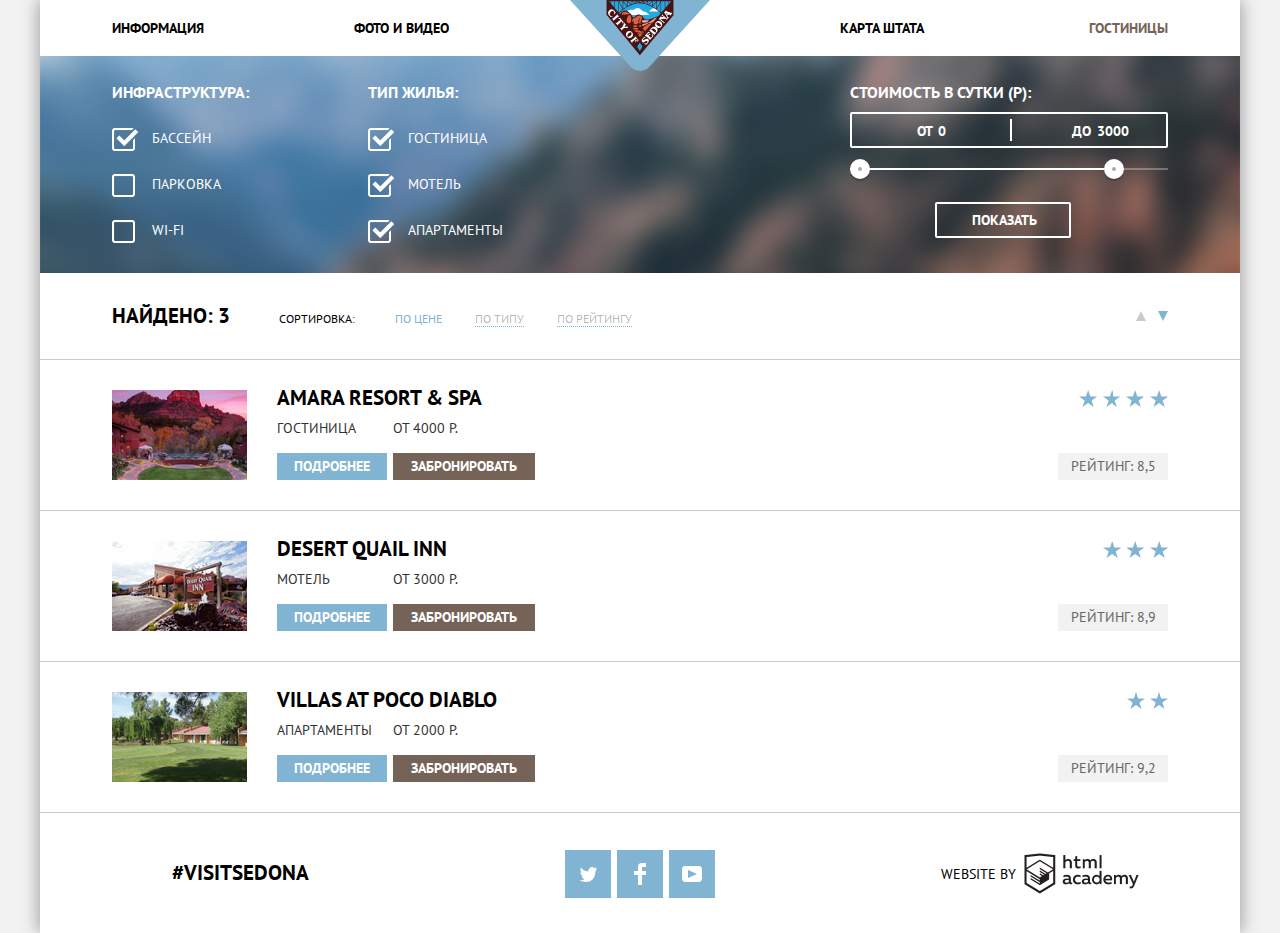
==== commit 8a9e84ab: "Бонусное задание: завершаем разметку личного проекта" ====
--- a/inner.html
+++ b/inner.html
@@ -18,7 +18,7 @@
                 <li><a href="info.html">Информация</a></li>
                 <li><a href="photos.html">Фото и видео</a></li>
                 <li><a href="map.html">Карта штата</a></li>
-                <li><a href="inner.html">Гостиницы</a></li>
+                <li><a href="inner.html" class="active">Гостиницы</a></li>
             </ul>    
         </nav>
     </header>
--- a/css/style.css
+++ b/css/style.css
@@ -61,8 +61,7 @@
 .site-navigation {
   list-style: none;
   display: flex;
-  display: -webkit-flex;
-  display: -webkit-box;
+  flex-wrap: wrap;
   margin: 0;
   padding: 0;
   color: #000000;
@@ -89,22 +88,22 @@
   box-sizing: border-box;
 }
 
-.site-navigation li:nth-child(1) {
+.site-navigation li:nth-child(1n) {
   text-align: left;
   padding-left: 72px;
 }
 
-.site-navigation li:nth-child(2) {
+.site-navigation li:nth-child(2n) {
   text-align: left;
   padding-left: 14px;
 }
 
-.site-navigation li:nth-child(3) {
+.site-navigation li:nth-child(3n) {
   text-align: right;
   padding-right: 16px;
 }
 
-.site-navigation li:nth-child(4) {
+.site-navigation li:nth-child(4n) {
   text-align: right;
   padding-right: 72px;
 }
@@ -122,6 +121,10 @@
 }
 
 .site-navigation a:active {
+  color: #766357;
+}
+
+.site-navigation .active {
   color: #766357;
 }
 
@@ -338,7 +341,7 @@
   flex-wrap: wrap;
   position: absolute;
   width: 568px;
-  height: 395px;
+  min-height: 395px;
   right: 0;
   left: 0;
   margin: auto;
@@ -451,15 +454,24 @@
 
 .hotels-form .guest {
   display: flex;
-  justify-content: space-between;
   width: 100%;
   margin: 0;
   padding: 0;
+  align-items: center;
 }
 
 .guest label {
-  display: flex;
-  align-items: center;
+  display: block;
+  margin: 0;
+  padding: 0; 
+}
+
+.guest .adults {
+  margin-right: 41px;
+}
+.guest .children {
+  margin-left: auto;
+  margin-right: 27px;
 }
 
 .guest span {
@@ -470,14 +482,6 @@
   background-color: #f2f2f2;
   padding: 0;
   margin: 0;
-}
-
-.adults .minus {
-  margin-left:  41px;
-}
-
-.children .minus {
-  margin-left:  27px;
 }
 
 .guest .minus::before {
@@ -505,15 +509,17 @@
   transform: rotate(90deg);
 }
 
-.guest button:hover::before,
-.guest button:hover::after {
+.guest .minus:hover::before,
+.guest .plus:hover::before,
+.guest .plus:hover::after {
   background-color: #000000;
 }
 
-.guest button:focus::before,
-.guest button:focus::after {
-	background-color: #81b3d2;
-  border: none;
+.guest .minus:active::before,
+.guest .plus:active::before,
+.guest .plus:active::after {
+  background-color: #81b3d2;
+  /*border: none;*/
 }
 
 .guest input {
@@ -666,14 +672,16 @@
 }
 
 .filter {
+  min-height: 217px;
   display: flex;
   line-height: 21px;
   color: #ffffff;
-  background-color: #e4f1f9;
+  background-color: #3b5667;
   background-image: url("../img/filter-background.jpg");
-  background-position: center;
+  background-position: 0 0;
   background-repeat: no-repeat;
   padding: 26px 72px 32px;
+  box-sizing: border-box;
 }
 
 .filter fieldset {
@@ -830,7 +838,8 @@
 }
 
 .range-toggle:hover {
-  background: #1c4f80;
+  /*background: #1c4f80;*/
+  border: 9px solid #ffffff;
 }
 
 .range-toggle-min {
@@ -911,21 +920,26 @@
   border-bottom: 1px dotted #81b3d2; 
 }
 
+.sorting .active {
+  color: #81b3d2;
+  border: none;
+}
+
 .sorting a:hover {
   color: #81b3d2;
   border-bottom: 1px dotted #81b3d2;
 }
 
 .sorting a:focus {
-  color: rgba(0,0,0,1)
+  color: rgba(0,0,0,1);
   border: none;
 }
 
-.sorting a:active,
-.sorting .active {
+.sorting a:active {
   color: #81b3d2;
   border: none;
 }
+
 .sorting span {
   display: block;
   align-self: center;
@@ -955,12 +969,18 @@
   border-top: 10px solid #000000;
 }
 
-.sorting .up:focus,
+.sorting .up:focus {
+ border-bottom: 10px solid #81b3d2; 
+}
+
 .sorting .up:active {
  border-bottom: 10px solid #81b3d2; 
 }
 
-.sorting .down:focus,
+.sorting .down:focus {
+  border-top: 10px solid #81b3d2;
+}
+
 .sorting .down:active {
   border-top: 10px solid #81b3d2;
 }
@@ -1117,10 +1137,11 @@
 }
 
 .rating .rating-number {
-  padding: 3px 13px 3px 14px;
+  padding: 3px 0;
   background-color: #f2f2f2;
   box-sizing: border-box;
   color: #666666;
+  text-align: center;
 }
 
 .main-footer-inner {
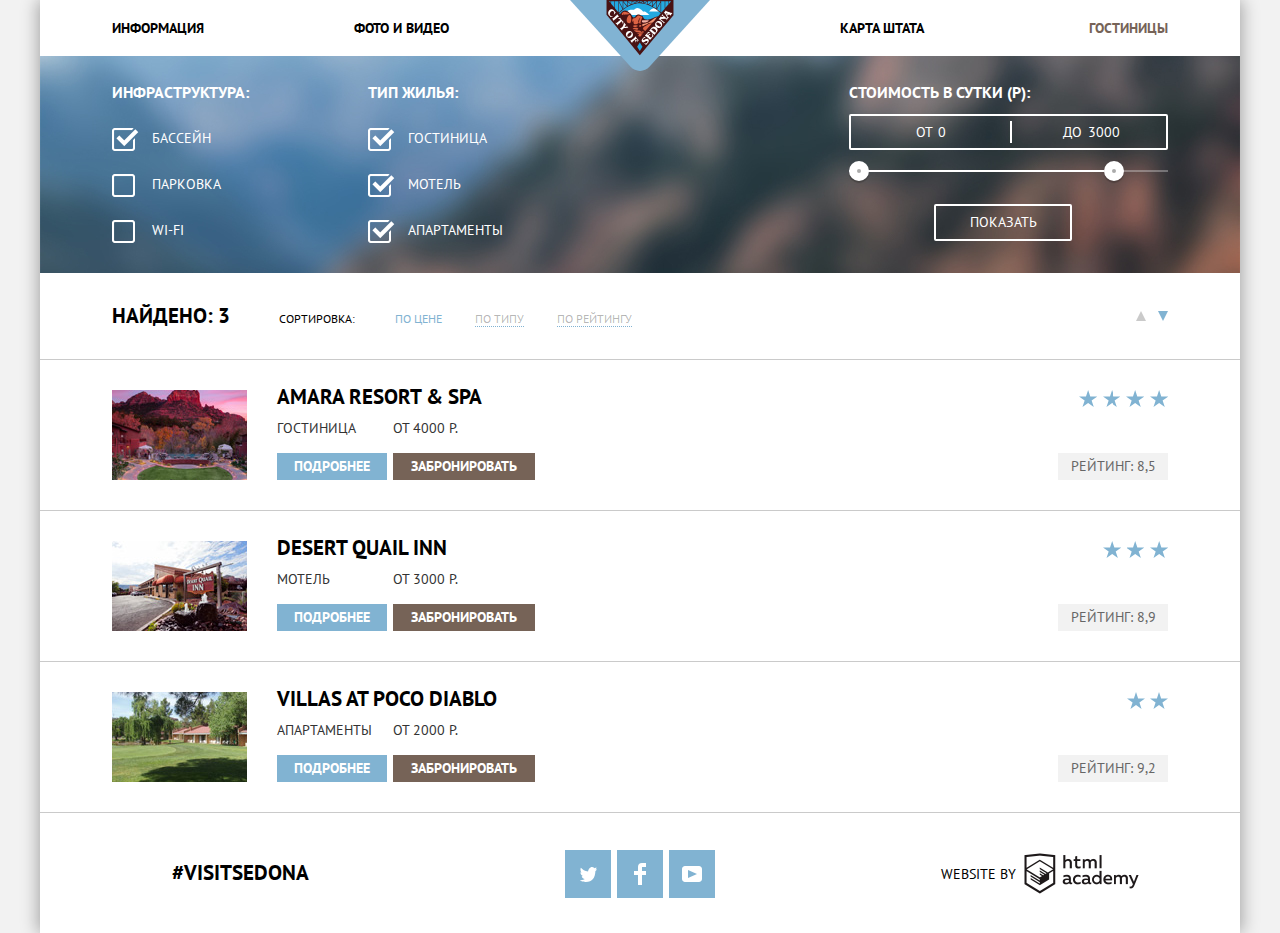
==== commit d3fa39f9: "Вторая попытка" ====
--- a/inner.html
+++ b/inner.html
@@ -5,88 +5,85 @@
     <title>HTML Academy: Седона</title>
     <link href="https://fonts.googleapis.com/css?family=PT+Sans:400,700&display=swap&subset=cyrillic" rel="stylesheet">
     <link href="css/normalize.css" rel="stylesheet">
-    <link href="css/style.css" rel="stylesheet">
+    <link href="css/style.min.css" rel="stylesheet">
   </head>
   <body>
     <div class="wrapper">
-  	<header class="main-header">
-  		    <nav class="main-navigation">
-  			    <a class="main-header-logo" href="index.html">
-  				    <img src="img/logo.svg" width="140" height="72" alt="Логотип города Седона">
-            </a>
-            <ul class="site-navigation">
-                <li><a href="info.html">Информация</a></li>
-                <li><a href="photos.html">Фото и видео</a></li>
-                <li><a href="map.html">Карта штата</a></li>
-                <li><a href="inner.html" class="active">Гостиницы</a></li>
-            </ul>    
+      <header class="main-header">
+        <nav class="main-navigation">
+          <a class="main-header-logo" href="index.html">
+            <img src="img/logo.svg" width="140" height="72" alt="Логотип города Седона">
+          </a>
+          <ul class="site-navigation">
+            <li><a href="info.html">Информация</a></li>
+            <li><a href="photos.html">Фото и видео</a></li>
+            <li><a href="map.html">Карта штата</a></li>
+            <li><a href="#" class="active">Гостиницы</a></li>
+          </ul>
         </nav>
-    </header>
-    <main class="container">
-    	<section class="filters">
-        <h2 class="visually-hidden">Фильтр гостиниц</h2>
-        <form class="filter" action="https://echo.htmlacademy.ru" method="get">
-            <fieldset class="infrastructure">
-              <legend class="filter-infrastructure">Инфраструктура:</legend>
-              <ul>
-                <li class="filter-option">
-                  <input class="visually-hidden filter-input filter-input-checkbox" type="checkbox" name="pool" id="filter-pool" checked>
-                  <label for="filter-pool">Бассейн</label>
-                </li>
-                <li class="filter-option">
-                  <input class="visually-hidden filter-input filter-input-checkbox" type="checkbox" name="parking" id="filter-parking">
-                  <label for="filter-parking">Парковка</label>
-                </li>
-                <li class="filter-option">
-                  <input class="visually-hidden filter-input filter-input-checkbox" type="checkbox" name="wi-fi" id="filter-wi-fi">
-                  <label for="filter-wi-fi">Wi-Fi</label>
-                </li>
-              </ul>
-            </fieldset>
-            <fieldset class="housing">
-              <legend class="filter-housing">Тип жилья:</legend>
-              <ul>
-                <li class="filter-option">
-                  <input class="visually-hidden filter-input-checkbox" type="checkbox" name="hotel" id="filter-hotel" checked>
-                  <label for="filter-hotel">Гостиница</label>
-                </li>
-                <li class="filter-option">
-                  <input class="visually-hidden filter-input-checkbox" type="checkbox" name="motel" id="filter-motel" checked>
-                  <label for="filter-motel">Мотель</label>
-                </li>
-                <li class="filter-option">
-                  <input class="visually-hidden filter-input-checkbox" type="checkbox" name="apartments" id="filter-apartments" checked>
-                  <label for="filter-apartments">Апартаменты</label>
-                </li>
-              </ul>
-            </fieldset>
-            <fieldset class="filter-range">
-                <legend class="filter-range-title">Стоимость в сутки (р):</legend>
-                <div class="price-controls">
-                  <label class="min-price">от <input type="text" name="min-price" value="0"></label>
-                  <label class="max-price">до <input type="text" name="max-price" value="3000"></label>
-                </div>
-                <div class="range-controls">
-                  <div class="scale">
-                    <div class="bar"></div>
-                  </div>
-                  <div class="range-toggle range-toggle-min"></div>
-                  <div class="range-toggle range-toggle-max"></div>
-                </div>
-                <button class="button-transparent" type="submit">Показать</button>
-            </fieldset>
-          </form>
-        </section>
+      </header>
+      <main class="container">
+        <form class="filter" action="https://echo.htmlacademy.ru" method="get" name="filters">
+          <fieldset class="infrastructure">
+            <legend class="filter-infrastructure">Инфраструктура:</legend>
+            <ul>
+              <li class="filter-option">
+                <input class="visually-hidden filter-input-checkbox" type="checkbox" name="pool" id="filter-pool" checked>
+                <label for="filter-pool">Бассейн</label>
+              </li>
+              <li class="filter-option">
+                <input class="visually-hidden filter-input-checkbox" type="checkbox" name="parking" id="filter-parking">
+                <label for="filter-parking">Парковка</label>
+              </li>
+              <li class="filter-option">
+                <input class="visually-hidden filter-input-checkbox" type="checkbox" name="wi-fi" id="filter-wi-fi">
+                <label for="filter-wi-fi">Wi-Fi</label>
+              </li>
+            </ul>
+          </fieldset>
+          <fieldset class="housing">
+            <legend class="filter-housing">Тип жилья:</legend>
+            <ul>
+              <li class="filter-option">
+                <input class="visually-hidden filter-input-checkbox" type="checkbox" name="hotel" id="filter-hotel" checked>
+                <label for="filter-hotel">Гостиница</label>
+              </li>
+              <li class="filter-option">
+                <input class="visually-hidden filter-input-checkbox" type="checkbox" name="motel" id="filter-motel" checked>
+                <label for="filter-motel">Мотель</label>
+              </li>
+              <li class="filter-option">
+                <input class="visually-hidden filter-input-checkbox" type="checkbox" name="apartments" id="filter-apartments" checked>
+                <label for="filter-apartments">Апартаменты</label>
+              </li>
+            </ul>
+          </fieldset>
+          <fieldset class="filter-range">
+            <legend class="filter-range-title">Стоимость в сутки (р):</legend>
+            <div class="price-controls">
+              <label class="min-price">от <input type="text" name="min-price" value="0"></label>
+              <label class="max-price">до <input type="text" name="max-price" value="3000"></label>
+            </div>
+            <div class="range-controls">
+              <div class="scale">
+                <div class="bar"></div>
+              </div>
+              <div class="range-toggle range-toggle-min"></div>
+              <div class="range-toggle range-toggle-max"></div>
+            </div>
+            <button class="button-transparent" type="submit">Показать</button>
+          </fieldset>
+        </form>
         <section class="sorting">
-            <h2>Найдено: 3</h2>
-            <h3>Сортировка:</h3>
-                <ul>
-                    <li><a href="#" class="active">По цене</a></li>
-                    <li><a href="#">По типу</a></li>
-                    <li><a href="#">По рейтингу</a></li>
-                </ul>
-            <span class="up"></span>
-            <span class="down"></span>
+          <h2>Найдено: 3</h2>
+          <h3>Сортировка:</h3>
+          <ul class="theme-sorting">
+            <li><a href="#" class="active">По цене</a></li>
+            <li><a href="#">По типу</a></li>
+            <li><a href="#">По рейтингу</a></li>
+          </ul>
+          <a href="#" class="up"></a>
+          <a href="#" class="down"></a>
         </section>
         <section class="variants">
         	<ul class="variants-hotels">
@@ -134,42 +131,40 @@
      	      </li>
           </ul>
         </section>
-    </main>
-    <footer class="main-footer-inner">
+      </main>
+      <footer class="main-footer-inner">
         <p class="visit">
-            <a href="#">#visitsedona</a>
+          <a href="#">#visitsedona</a>
         </p>
-      <div class="footer-social">
-        <ul>
+        <div class="footer-social">
+          <ul>
             <li><a class="social-button" href="#">
-          <span class="visually-hidden">Твиттер</span>
-          <svg xmlns="http://www.w3.org/2000/svg" xmlns:xlink="http://www.w3.org/1999/xlink" width="17" height="15">
-            <path fill="#FFF" d="M10.95.144c1.685-.496 2.984.27 3.577 1.179.673-.231 1.331-.481 2.011-.708a2.345 2.345 0 0 1-.857 1.768c.685.17 1.304-.491 1.304-.491-.169 1-1.006 1.788-1.563 2.024-.231 6.75-3.175 11.217-10.077 11.082h-.446c-.41 0-4.164-.46-4.898-1.887 2.271.196 3.893-.422 4.693-1.177-.96-.3-2.679-.477-2.979-2.95.349.106.564.228 1.19.119C1.705 8.247.374 7.53.448 5.33c.285.328 1.067.536 1.34.472C1.085 5.561-.182 2.442.894.85c1.818 1.854 3.735 3.606 7.152 3.773C8.254 2.33 9.183.793 10.95.144z">
-            </path>
-          </svg>
-        </a></li>
-        <li><a class="social-button" href="#">
-          <span class="visually-hidden">Фейсбук</span>
-          <svg xmlns="http://www.w3.org/2000/svg" width="12" height="22">
-            <path fill="#FFF" d="M12 4V0H8a4 4 0 0 0-4 4v4H0v4h4v10h4V12h4V8H8V4h4z">
-            </path>
-          </svg>
-        </a></li>
+              <span class="visually-hidden">Твиттер</span>
+              <svg xmlns="http://www.w3.org/2000/svg" xmlns:xlink="http://www.w3.org/1999/xlink" width="17" height="15">
+                <path fill="#FFF" d="M10.95.144c1.685-.496 2.984.27 3.577 1.179.673-.231 1.331-.481 2.011-.708a2.345 2.345 0 0 1-.857 1.768c.685.17 1.304-.491 1.304-.491-.169 1-1.006 1.788-1.563 2.024-.231 6.75-3.175 11.217-10.077 11.082h-.446c-.41 0-4.164-.46-4.898-1.887 2.271.196 3.893-.422 4.693-1.177-.96-.3-2.679-.477-2.979-2.95.349.106.564.228 1.19.119C1.705 8.247.374 7.53.448 5.33c.285.328 1.067.536 1.34.472C1.085 5.561-.182 2.442.894.85c1.818 1.854 3.735 3.606 7.152 3.773C8.254 2.33 9.183.793 10.95.144z"></path>
+              </svg>
+            </a></li>
             <li><a class="social-button" href="#">
-          <span class="visually-hidden">Ютуб</span>
-          <svg xmlns="http://www.w3.org/2000/svg" xmlns:xlink="http://www.w3.org/1999/xlink" width="20" height="16" viewBox="0 0 20 16">
-            <path fill="#FFF" d="M17 0H3C1.35 0 0 1.35 0 3v10c0 1.65 1.35 3 3 3h14c1.65 0 3-1.35 3-3V3c0-1.65-1.35-3-3-3zM6.027 11.998V4.002L15.014 8l-8.987 3.998z"/>
-          </svg>
-        </a></li>
-        </ul>
-      </div>
+              <span class="visually-hidden">Фейсбук</span>
+              <svg xmlns="http://www.w3.org/2000/svg" width="12" height="22">
+                <path fill="#FFF" d="M12 4V0H8a4 4 0 0 0-4 4v4H0v4h4v10h4V12h4V8H8V4h4z"></path>
+              </svg>
+            </a></li>
+            <li><a class="social-button" href="#">
+              <span class="visually-hidden">Ютуб</span>
+              <svg xmlns="http://www.w3.org/2000/svg" xmlns:xlink="http://www.w3.org/1999/xlink" width="20" height="16" viewBox="0 0 20 16">
+                <path fill="#FFF" d="M17 0H3C1.35 0 0 1.35 0 3v10c0 1.65 1.35 3 3 3h14c1.65 0 3-1.35 3-3V3c0-1.65-1.35-3-3-3zM6.027 11.998V4.002L15.014 8l-8.987 3.998z"></path>
+              </svg>
+            </a></li>
+          </ul>
+        </div>
         <p class="footer-copyright">
-        <b>Website by</b>
-            <a class="button" href="https://htmlacademy.ru/intensive/htmlcss">
-                <img src="img/logo-htmla.png" width="115" height="41" alt="Логотип HTML Academy" class="logo-htmla">
-            </a>
+          <b>Website by</b>
+          <a class="button" href="https://htmlacademy.ru/intensive/htmlcss">
+            <img src="img/logo-htmla.svg" width="115" height="41" alt="Логотип HTML Academy" class="logo-htmla">
+          </a>
         </p>
-    </footer>
-  </div>
+      </footer>
+    </div>
   </body>
 </html>
--- a/css/style.min.css
+++ b/css/style.min.css
@@ -0,0 +1 @@
+@-webkit-keyframes slide{0%{opacity:0;-webkit-transform-origin:center top;transform-origin:center top;-webkit-transform:scaleY(0);transform:scaleY(0)}25%{opacity:.25;-webkit-transform-origin:center top;transform-origin:center top}50%{opacity:.5;-webkit-transform-origin:center top;transform-origin:center top}75%{opacity:.75;-webkit-transform-origin:center top;transform-origin:center top}to{opacity:1;-webkit-transform-origin:center top;transform-origin:center top}}@keyframes slide{0%{opacity:0;-webkit-transform-origin:center top;transform-origin:center top;-webkit-transform:scaleY(0);transform:scaleY(0)}25%{opacity:.25;-webkit-transform-origin:center top;transform-origin:center top}50%{opacity:.5;-webkit-transform-origin:center top;transform-origin:center top}75%{opacity:.75;-webkit-transform-origin:center top;transform-origin:center top}to{opacity:1;-webkit-transform-origin:center top;transform-origin:center top}}@-webkit-keyframes pulse{0%,to{-webkit-transform:scale3d(1,1,1);transform:scale3d(1,1,1)}50%{-webkit-transform:scale3d(1.05,1.05,1.05);transform:scale3d(1.05,1.05,1.05)}}@keyframes pulse{0%,to{-webkit-transform:scale3d(1,1,1);transform:scale3d(1,1,1)}50%{-webkit-transform:scale3d(1.05,1.05,1.05);transform:scale3d(1.05,1.05,1.05)}}body{margin:0;padding:0;font-family:"PT Sans",Arial,sans-serif;font-size:14px;line-height:26px;font-weight:700;color:#000;text-transform:uppercase;background-color:#f2f2f2}a{text-decoration:none}img{max-width:100%;height:auto}.visually-hidden:not(:focus):not(:active),input[type=checkbox].visually-hidden{position:absolute;width:1px;height:1px;margin:-1px;border:0;padding:0;white-space:nowrap;-webkit-clip-path:inset(100%);clip-path:inset(100%);clip:rect(0 0 0 0);overflow:hidden}.wrapper{position:relative;width:1200px;margin:0 auto;background-color:#fff;-webkit-box-shadow:5px 0 15px rgba(0,0,0,.2),-5px 0 15px rgba(0,0,0,.2);box-shadow:5px 0 15px rgba(0,0,0,.2),-5px 0 15px rgba(0,0,0,.2)}.site-navigation{list-style:none;display:-webkit-box;display:-ms-flexbox;display:flex;-ms-flex-wrap:wrap;flex-wrap:wrap;margin:0;padding:0;color:#000;background-color:#fff}.main-header{position:relative}.main-header-logo{position:absolute;left:50%;margin-left:-70px;z-index:1}.site-navigation li{width:25%;text-align:center;padding-top:15px;padding-bottom:15px;margin:0;-webkit-box-sizing:border-box;box-sizing:border-box}.site-navigation li:nth-child(n){text-align:left;padding-left:72px}.site-navigation li:nth-child(2n){text-align:left;padding-left:14px}.site-navigation li:nth-child(3n){text-align:right;padding-right:16px}.site-navigation li:nth-child(4n){text-align:right;padding-right:72px}.site-navigation a{color:#000}.site-navigation a:hover{color:#81b3d2}.site-navigation a:focus{color:rgba(0,0,0,.3);outline:0}.site-navigation a:active{color:rgba(0,0,0,.3)}.site-navigation .active{color:#766357}.welcome{min-height:508px;background-color:#e4f1f9;background-image:url(../img/polygon.png),url(../img/background-photo.jpg);background-position:center 451px,center top;background-repeat:no-repeat,no-repeat}.welcome img{display:block;margin:0 auto;padding-top:76px}.info{text-align:center;padding-top:60px;padding-bottom:50px}.info h2{width:440px;font-size:21px;margin:0 auto 28px}.info p{font-weight:400;color:#333;margin:0}.advices h2,.features h2,.real-town h2,.reason-bridge h2{font-size:21px;line-height:21px;width:155px;text-align:center;padding:0;margin:0 auto 24px}.advices p,.features p,.real-town p,.reason-bridge p{line-height:21px;font-weight:400;text-align:center;padding:0;margin:0 0 21px}.real-town{display:-webkit-box;display:-ms-flexbox;display:flex;background-color:#81b3d2}.town-life{width:400px;color:#fff;padding:47px 60px 38px;-webkit-box-sizing:border-box;box-sizing:border-box}.image-bridge,.image-town{max-height:256px}.advices{display:-webkit-box;display:-ms-flexbox;display:flex}.advice-item{width:400px;padding-right:55px;padding-left:55px;padding-bottom:61px;-webkit-box-sizing:border-box;box-sizing:border-box}.advice-item h2{position:relative;padding-top:162px}.advice-item h2::before{content:"";position:absolute;right:0;left:0;margin:auto}.advice-item:first-child h2::before{width:75px;height:72px;top:60px;background:url(../img/icon-1.svg) no-repeat 0 0}.advice-item:nth-child(2) h2::before{width:74px;height:70px;top:60px;background:url(../img/icon-2.svg) no-repeat 0 0}.advice-item:last-child h2::before{width:64px;height:76px;top:56px;background:url(../img/icon-3.svg) no-repeat 0 0}.reason-bridge{display:-webkit-box;display:-ms-flexbox;display:flex;background-color:#81b3d2}.bridge{width:400px;color:#fff;padding:47px 48px 38px;-webkit-box-sizing:border-box;box-sizing:border-box}.features{display:-webkit-box;display:-ms-flexbox;display:flex;background-color:#eee}.feature-item{width:400px;padding:48px 68px 38px;-webkit-box-sizing:border-box;box-sizing:border-box}.feature-item:nth-child(3){padding:48px 76px 38px}.hotels{position:relative;text-align:center;padding-top:44px}.hotels h2{font-size:30px;line-height:36px;padding:0;margin:0 0 24px}.hotels p{line-height:24px;font-weight:400;margin-bottom:53px}.hotels button{font:inherit;text-align:center;vertical-align:middle;text-transform:uppercase;border:0}.hotels .hotels-button{display:block;width:568px;text-align:center;font-size:21px;color:#fff;background-color:#766357;padding-top:30px;padding-bottom:30px;margin:0 auto;-webkit-box-sizing:border-box;box-sizing:border-box}.hotels .hotels-button:hover{background-color:#604e43}.hotels .hotels-button:focus{color:rgba(255,255,255,.3);background-color:#503e33;outline:0}.hotels .hotels-button:active{color:rgba(255,255,255,.3);background-color:#503e33}.hotels .hotels-form{display:-webkit-box;display:-ms-flexbox;display:flex;-ms-flex-wrap:wrap;flex-wrap:wrap;position:absolute;width:568px;min-height:395px;right:0;left:0;margin:auto;background-color:#fff;padding:55px;-webkit-box-sizing:border-box;box-sizing:border-box;z-index:3;-webkit-animation:slide 1s;animation:slide 1s}.hotels .hotels-form-close{display:none}.hotels .hotels-form-error{-webkit-animation:pulse .5s;animation:pulse .5s}.hotels-form input,.hotels-form label{font-family:"PT Sans",Arial,sans-serif;font-size:14px;line-height:26px;font-weight:700}.hotels-form input[type=text]::-webkit-input-placeholder{color:#000}.hotels-form input[type=text]:-ms-input-placeholder,.hotels-form input[type=text]::-ms-input-placeholder{color:#000}.hotels-form input[type=text]::placeholder{color:#000;opacity:1}.hotels-form .hotel-date{position:relative;display:-webkit-box;display:-ms-flexbox;display:flex;-webkit-box-align:center;-ms-flex-align:center;align-items:center;-webkit-box-pack:justify;-ms-flex-pack:justify;justify-content:space-between;width:458px;padding:0;margin:0 0 30px}.hotel-date label{-ms-flex-item-align:center;-ms-grid-row-align:center;align-self:center;display:block;margin:0;padding:0}.hotel-date input{width:346px;height:38px;padding:6px 37px 6px 10px;margin:0 0 0 auto;-webkit-box-sizing:border-box;box-sizing:border-box;color:#000;text-transform:uppercase;background-color:#f2f2f2;border:0}.hotel-date input:hover{background-color:#ebebeb}.hotel-date input:focus{background-color:#fff;outline:2px solid #e5e5e5}.hotel-date .calendar{display:block;position:absolute;top:9px;right:8px;bottom:8px;width:21px;height:22px;background-image:url(../img/calendar.svg);background-color:transparent;font-size:0;outline:0}.hotel-date .calendar:hover{background-image:url(../img/calendar-2.svg)}.hotel-date .calendar:focus{background-image:url(../img/calendar-3.svg);outline:0}.hotel-date .calendar:active{background-image:url(../img/calendar-3.svg)}.hotels-form .guest{display:-webkit-box;display:-ms-flexbox;display:flex;width:100%;margin:0;padding:0;-webkit-box-align:center;-ms-flex-align:center;align-items:center}.guest button,.guest label{display:block;margin:0;padding:0}.guest .adults{margin-right:41px}.guest .children{margin-left:auto;margin-right:27px}.guest button{position:relative;width:38px;height:38px;background-color:#f2f2f2;outline:0}.guest .minus::before,.guest .plus::after,.guest .plus::before{content:"";position:absolute;top:18px;left:13px;width:12px;height:3px;background-color:#a9a9a9}.guest .plus::after,.guest .plus::before{width:11px}.guest .plus::after{-webkit-transform:rotate(90deg);-ms-transform:rotate(90deg);transform:rotate(90deg)}.guest .minus:hover::before,.guest .plus:hover::after,.guest .plus:hover::before{background-color:#000}.guest .minus:focus::before,.guest .plus:focus::after,.guest .plus:focus::before{background-color:#81b3d2}.guest .minus:active::before,.guest .plus:active::after,.guest .plus:active::before{background-color:#81b3d2}.guest input{background-color:#f2f2f2;border:0;width:38px;height:38px;padding:0;margin:0;text-align:center}.hotels-form .button-search{display:block;width:100%;text-align:center;font-size:21px;color:#fff;background-color:#81b3d2;padding-top:16px;padding-bottom:16px;margin:54px 0 0;-webkit-box-sizing:border-box;box-sizing:border-box}.hotels-form .button-search:hover,.social-button:hover{background-color:#669ec0}.hotels-form .button-search:focus,.social-button:focus{color:rgba(255,255,255,.3);background-color:#5496bd;outline:0}.hotels-form .button-search:active,.social-button:active{color:rgba(255,255,255,.3);background-color:#5496bd}.map{max-height:593px;position:relative}.map iframe{position:absolute;z-index:1;top:0;left:0;border:0}.main-footer{position:absolute;display:-webkit-box;display:-ms-flexbox;display:flex;background-color:rgba(255,255,255,.9);left:0;right:0;bottom:0;z-index:2}.visit{width:400px;padding:47px 0 44px;margin:0;text-align:center}.visit a{font-size:21px;color:#000}.footer-social{width:400px;padding-top:34px;padding-bottom:32px}.footer-social ul{-ms-flex-wrap:wrap;flex-wrap:wrap;width:400px;padding:0;margin:0;list-style:none}.footer-copyright,.footer-social ul,.social-button{display:-webkit-box;display:-ms-flexbox;display:flex;-webkit-box-pack:center;-ms-flex-pack:center;justify-content:center}.social-button{-webkit-box-align:center;-ms-flex-align:center;align-items:center;height:48px;color:#fff;background-color:#81b3d2;width:46px;margin:3px}.footer-copyright{width:400px;padding:40px 0 39px;margin:0}.footer-copyright b{display:block;font-weight:400;padding:0;margin:8px 8px 7px 0}.footer-copyright .button{width:115px;max-height:41px;display:block;padding:0;margin:0}.footer-copyright .button:hover{background:url(../img/logo-htmla-2.svg) no-repeat 100% 0}.button:hover .logo-htmla{background:0 0;visibility:hidden}.footer-copyright .button:focus{background:url(../img/logo-htmla-3.svg) no-repeat 100% 0;outline:0}.button:focus .logo-htmla{background:0 0;visibility:hidden}.footer-copyright .button:active{background:url(../img/logo-htmla-3.svg) no-repeat 100% 0}.button:active .logo-htmla{background:0 0;visibility:hidden}.filter{min-height:217px;display:-webkit-box;display:-ms-flexbox;display:flex;line-height:21px;color:#fff;background-color:#3b5667;background-image:url(../img/filter-background.jpg);background-position:0 0;background-repeat:no-repeat;padding:26px 72px 32px;-webkit-box-sizing:border-box;box-sizing:border-box}.filter fieldset{width:256px;padding:0;margin:0;border:0}.filter legend{font-size:16px;color:#fff;padding:0;margin:0}.filter ul{list-style:none;padding:0;margin:0}.filter-option{font-weight:400;padding-left:40px;margin-top:25px}.filter-option label{position:relative;display:block;cursor:pointer;-webkit-user-select:none;-moz-user-select:none;-ms-user-select:none;user-select:none}.filter-input-checkbox+label::before{content:"";position:absolute;width:23px;height:23px;left:-40px;background:url(../img/checkbox-off.svg) no-repeat 0 0}.filter-input-checkbox:checked+label::before{background:url(../img/checkbox-on.svg) no-repeat 0 0;width:27px}.filter-input-checkbox:disabled+label::before{content:"";position:absolute;width:23px;height:23px;left:-40px;background:url(../img/checkbox-off-2.svg) no-repeat 0 0}.filter-input-checkbox:checked:disabled+label::before{background:url(../img/checkbox-on-2.svg) no-repeat 0 0;width:27px}.filter-input-checkbox:focus+label::before{outline:#3b99fc auto 5px;background-color:#3b99fc}.filter .filter-range{width:318px;margin-left:auto}.price-controls{position:relative;height:36px;padding-top:5px;padding-bottom:5px;margin-top:11px;margin-bottom:20px;font-size:0;border:2px solid #fff;border-radius:2px;-webkit-box-sizing:border-box;box-sizing:border-box}.price-controls label{display:inline-block;font-size:14px;line-height:21px;font-weight:400;cursor:pointer}.price-controls .min-price{width:90px;padding-left:65px}.price-controls .max-price{width:90px;padding-left:57px}.price-controls input{width:50px;margin:0;color:inherit;font:inherit;background:0 0;border:0}.price-controls::after{content:"";position:absolute;top:50%;left:50%;width:2px;height:22px;background:#fff;-webkit-transform:translate(-50%,-50%);-ms-transform:translate(-50%,-50%);transform:translate(-50%,-50%);margin-left:2px}.range-controls{position:relative;margin-bottom:32px}.range-controls .scale{height:2px;background:rgba(255,255,255,.3)}.range-controls .bar{width:80%;height:2px;background:#fff}.range-toggle{position:absolute;top:-9px;width:4px;height:4px;background:#ababab;border:8px solid #fff;border-radius:50%;-webkit-box-shadow:0 2px 1px 0 rgba(0,1,1,.2);box-shadow:0 2px 1px 0 rgba(0,1,1,.2);cursor:pointer}.range-toggle:hover{border:9px solid #fff}.range-toggle-min{left:0}.range-toggle-max{left:80%}.button-transparent{display:block;margin:0 96px 0 85px;padding:6px 33px 6px 34px;font-size:14px;line-height:21px;font-weight:400;color:#fff;text-transform:uppercase;background:0 0;border:2px solid #fff;border-radius:2px;cursor:pointer}.button-transparent:hover{color:#000;background:#fff}.sorting{display:-webkit-box;display:-ms-flexbox;display:flex;-webkit-box-align:baseline;-ms-flex-align:baseline;align-items:baseline;padding:30px 72px;background-color:#fff;border-bottom:1px solid #cacaca;-webkit-box-sizing:border-box;box-sizing:border-box}.sorting h2{font-size:21px;padding:0;margin:0 49px 0 0}.sorting h3,.sorting ul{font-size:12px;line-height:18px;font-weight:400}.sorting h3{padding-top:0;margin:0 7px 0 0}.sorting ul{display:-webkit-box;display:-ms-flexbox;display:flex;-webkit-box-align:baseline;-ms-flex-align:baseline;align-items:baseline;list-style:none;padding:0;margin:0}.sorting li{margin-left:33px}.theme-sorting a{color:rgba(0,0,0,.3);border-bottom:1px dotted #81b3d2}.theme-sorting .active{color:#81b3d2;border:0}.theme-sorting a:hover{color:#81b3d2;border-bottom:1px dotted #81b3d2}.theme-sorting a:focus{color:#000;border:0;outline:0}.theme-sorting a:active{color:#000;border:0}.sorting .down,.sorting .up{display:block;-ms-flex-item-align:center;-ms-grid-row-align:center;align-self:center;width:0;height:0;border-left:5.5px solid transparent;border-right:5.5px solid transparent;padding:0;margin:0}.sorting .up{border-bottom:10px solid #cacaca;margin-left:auto;margin-right:12px}.sorting .down{border-top:10px solid #81b3d2}.sorting .up:hover{border-bottom:10px solid #000}.sorting .down:hover{border-top:10px solid #000}.sorting .up:focus{border-bottom:10px solid #81b3d2;outline:0}.sorting .up:active{border-bottom:10px solid #81b3d2}.sorting .down:focus{border-top:10px solid #81b3d2;outline:0}.sorting .down:active{border-top:10px solid #81b3d2}.variants{background-color:#fff}.variants-hotels{width:1200px;list-style:none;margin:0;padding:0}.variants .variant-hotel{display:-webkit-box;display:-ms-flexbox;display:flex;line-height:21px;padding:30px 72px;margin:0;border-bottom:1px solid #cacaca}.variant-hotel img{max-height:90px;margin-right:30px}.variant-hotel span{display:block;font-weight:400;width:110px;padding:0;margin:0}.variant-hotel .description{display:-webkit-box;display:-ms-flexbox;display:flex;-ms-flex-wrap:wrap;flex-wrap:wrap;width:358px}.description h2{width:352px;font-size:21px;line-height:26px;text-align:left;padding:0;margin:-6px 6px 8px 0}.description .name{color:#000}.description .name:hover{color:#81b3d2}.description .name:focus{color:rgba(0,0,0,.3);outline:0}.description .name:active{color:rgba(0,0,0,.3)}.description span{text-align:left;color:#333;margin-right:6px}.description .price{-webkit-box-flex:1;-ms-flex-positive:1;flex-grow:1;margin-right:100px}.button-detail{display:block;width:110px;text-align:center;color:#fff;background-color:#81b3d2;padding:3px 0;margin:14px 6px 0 0}.button-detail:hover{background-color:#669ec0}.button-detail:focus{color:rgba(255,255,255,.3);background-color:#5496bd;outline:0}.button-detail:active{color:rgba(255,255,255,.3);background-color:#5496bd}.button-booking{display:block;width:142px;text-align:center;color:#fff;background-color:#766357;padding:3px 0;margin:14px 100px 0 0}.button-booking:hover{background-color:#604e43}.button-booking:focus{color:rgba(255,255,255,.3);background-color:#503e33;outline:0}.button-booking:active{color:rgba(255,255,255,.3);background-color:#503e33}.variant-hotel .rating{display:-webkit-box;display:-ms-flexbox;display:flex;-webkit-box-orient:vertical;-webkit-box-direction:normal;-ms-flex-direction:column;flex-direction:column;-webkit-box-pack:justify;-ms-flex-pack:justify;justify-content:space-between;width:110px;margin-left:auto}.rating .stars{height:17px;background-color:#fff;background-image:url(../img/star.svg);background-size:18px;background-repeat:space;padding:0;margin:0}.rating .four-stars{width:89px;margin-left:auto}.rating .three-stars{width:65px;margin-left:auto}.rating .two-stars{width:41px;margin-left:auto}.rating .rating-number{padding:3px 0;background-color:#f2f2f2;-webkit-box-sizing:border-box;box-sizing:border-box;color:#666;text-align:center}.main-footer-inner{display:-webkit-box;display:-ms-flexbox;display:flex}